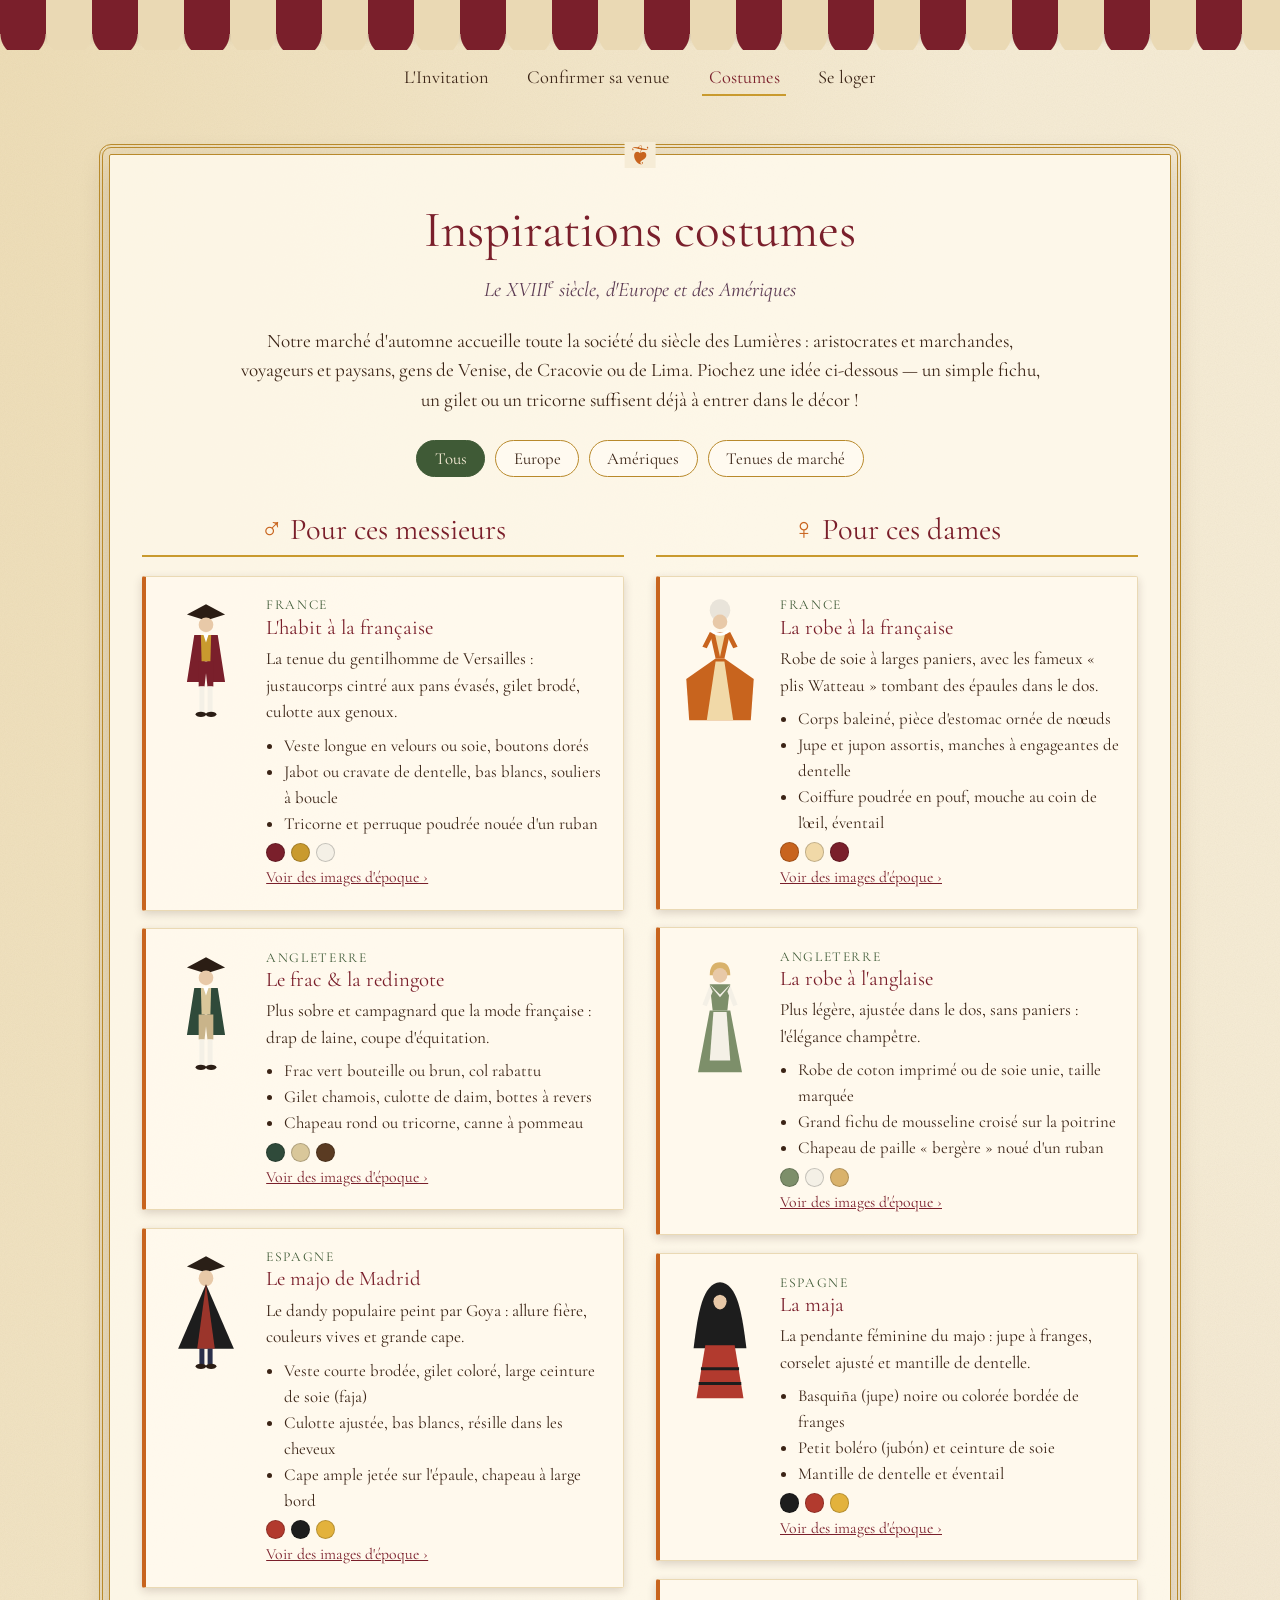
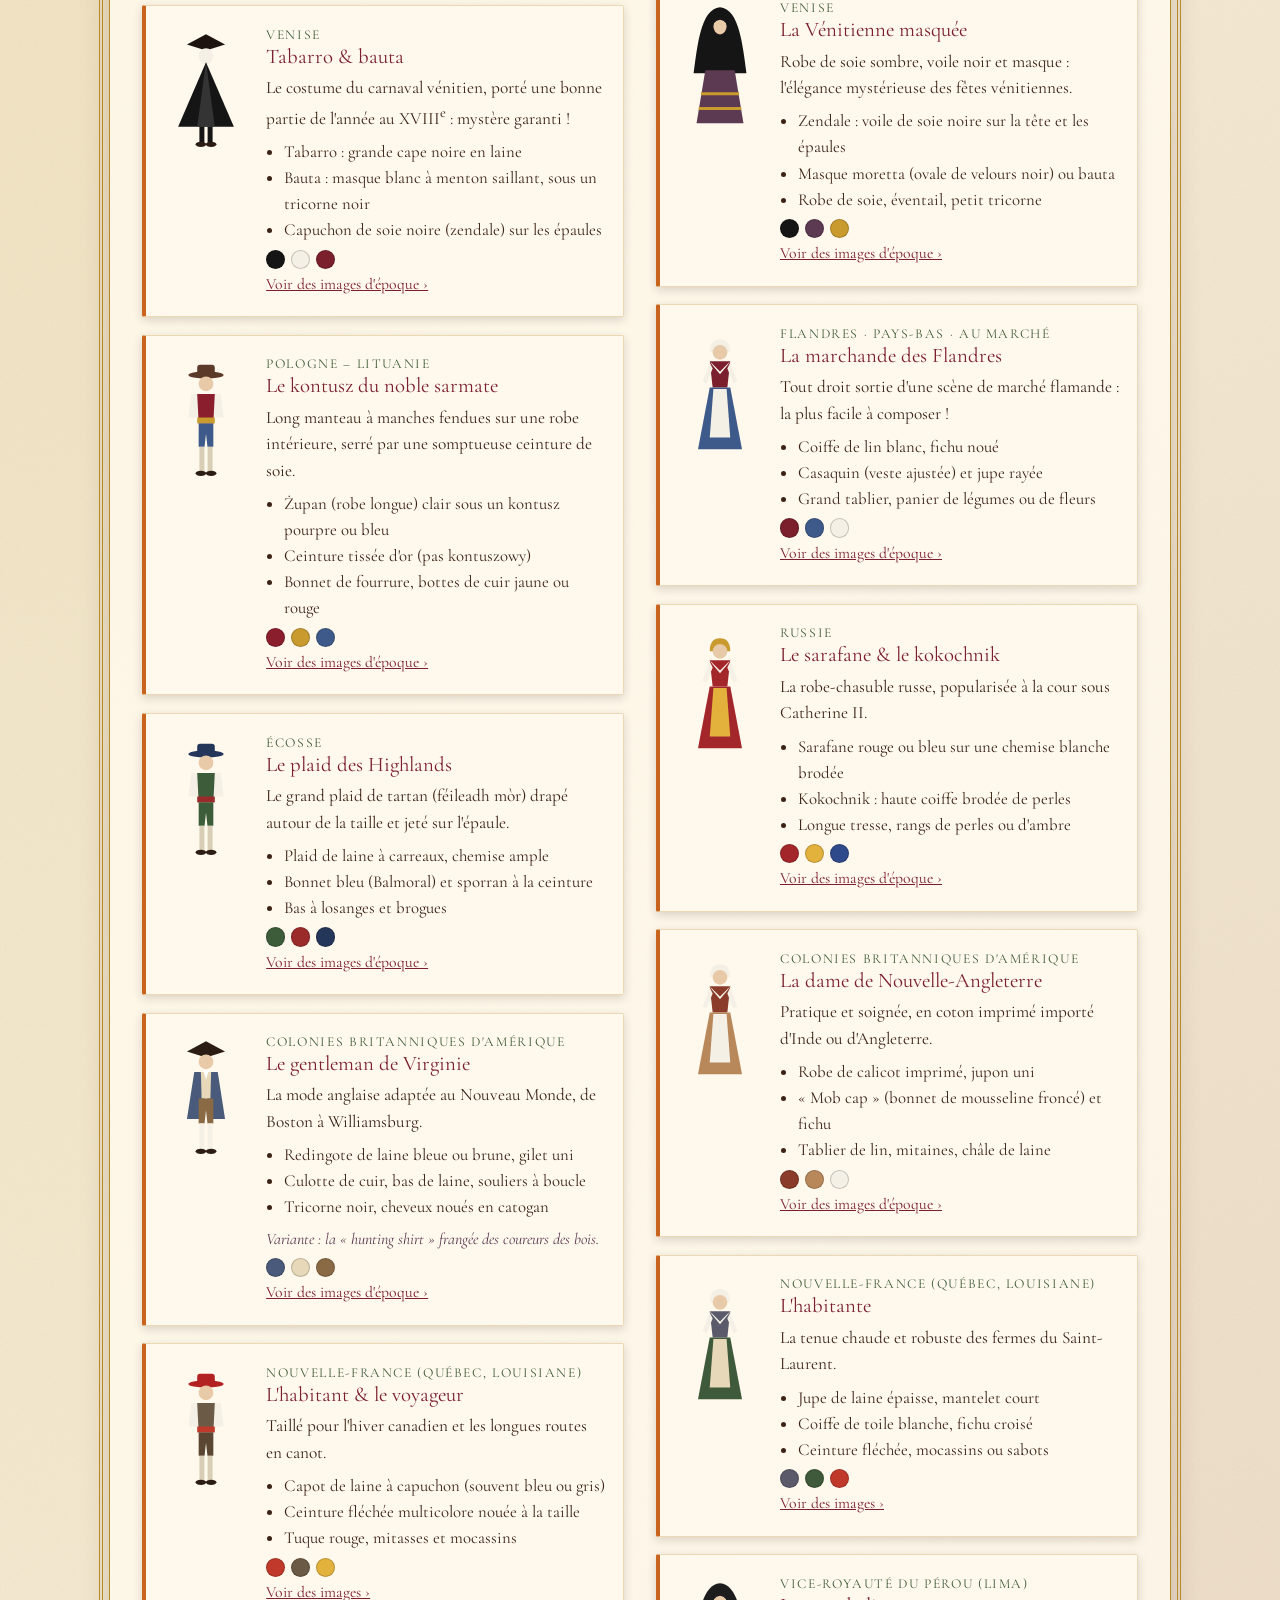
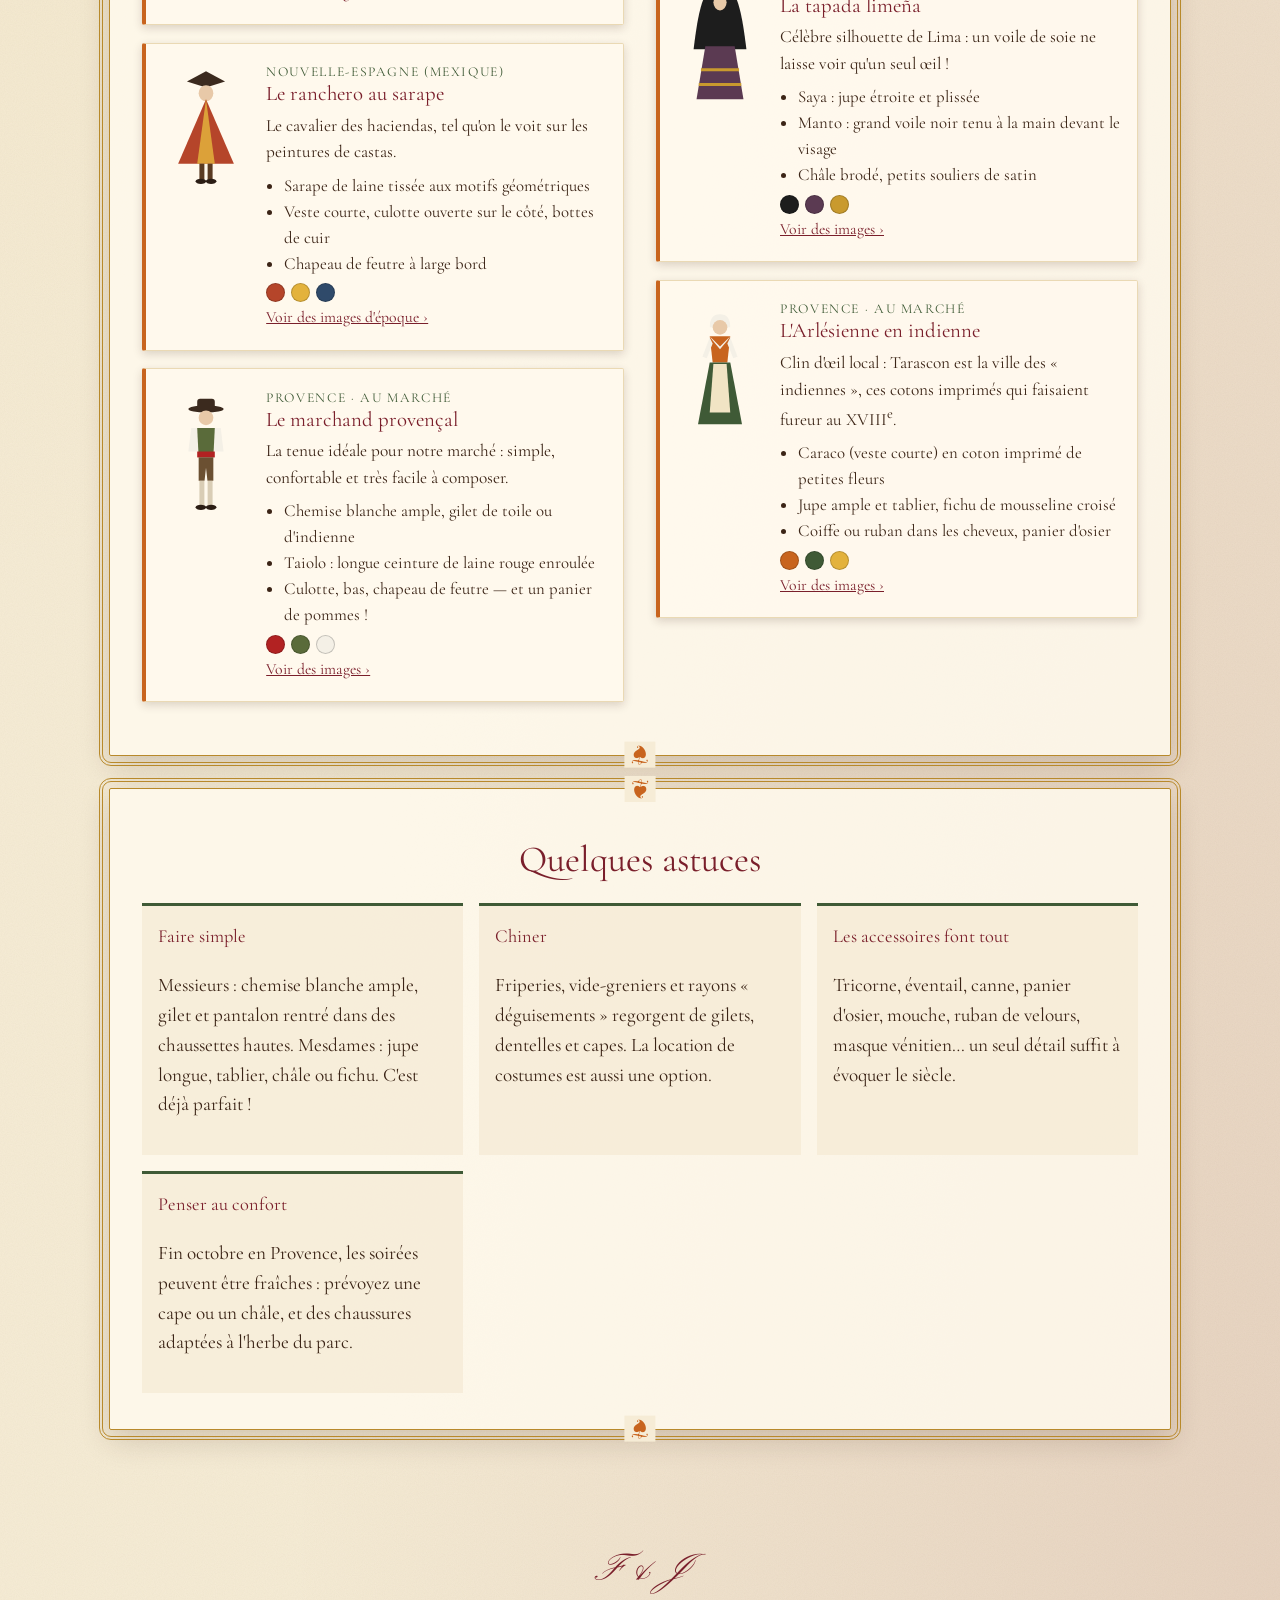
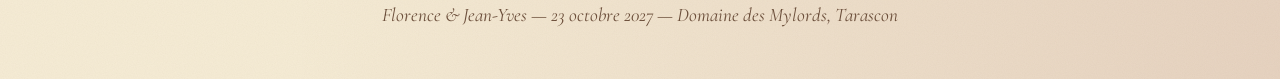
==== costumes.html @ 8636ab2e "Site du mariage de Florence & Jean-Yves Quatre pages statiques sur le thème du marché automnal du XV" ====
<!DOCTYPE html>
<html lang="fr">
<head>
  <meta charset="utf-8">
  <meta name="viewport" content="width=device-width, initial-scale=1">
  <title>Inspirations costumes XVIIIᵉ — Florence &amp; Jean-Yves</title>
  <meta name="description" content="Idées de costumes du XVIIIᵉ siècle d'Europe et des Amériques, pour hommes et pour femmes.">
  <link rel="icon" href="data:image/svg+xml,<svg xmlns='http://www.w3.org/2000/svg' viewBox='0 0 100 100'><text y='.9em' font-size='90'>🍂</text></svg>">
  <link rel="preconnect" href="https://fonts.googleapis.com">
  <link rel="preconnect" href="https://fonts.gstatic.com" crossorigin>
  <link href="https://fonts.googleapis.com/css2?family=Cormorant+Garamond:ital,wght@0,400;0,600;1,400&family=IM+Fell+English+SC&family=Pinyon+Script&display=swap" rel="stylesheet">
  <link rel="stylesheet" href="css/style.css">
</head>
<body>
  <!-- Silhouettes réutilisables : couleurs via --c1 (principale), --c2 (secondaire), --c3 (bas) -->
  <svg width="0" height="0" style="position:absolute" aria-hidden="true">
    <defs>
      <symbol id="h-habit" viewBox="0 0 60 90">
        <path d="M17 14 L30 7 L43 14 L30 18 Z" fill="#2b1d14"/>
        <circle cx="30" cy="21" r="5" fill="#e8c9a8"/>
        <path d="M22 28 L38 28 L43 60 L34 60 L30 42 L26 60 L17 60 Z" fill="var(--c1)"/>
        <path d="M26.5 28 L33.5 28 L33 46 L27 46 Z" fill="var(--c2)"/>
        <path d="M28 27 L32 27 L30 33 Z" fill="#fff"/>
        <path d="M25 46 L35 46 L35 63 L31 63 L30 54 L29 63 L25 63 Z" fill="var(--c3)"/>
        <rect x="25.5" y="63" width="3.4" height="18" fill="#f4f0e6"/>
        <rect x="31.1" y="63" width="3.4" height="18" fill="#f4f0e6"/>
        <ellipse cx="26.5" cy="82" rx="3.6" ry="1.8" fill="#2b1d14"/>
        <ellipse cx="33.5" cy="82" rx="3.6" ry="1.8" fill="#2b1d14"/>
      </symbol>

      <symbol id="h-paysan" viewBox="0 0 60 90">
        <ellipse cx="30" cy="15" rx="12" ry="2.5" fill="var(--c4, #3b2a1e)"/>
        <rect x="24" y="8" width="12" height="7" rx="2" fill="var(--c4, #3b2a1e)"/>
        <circle cx="30" cy="21" r="5" fill="#e8c9a8"/>
        <path d="M20 28 L40 28 L42 44 L18 44 Z" fill="#f4f0e6"/>
        <path d="M24 28 L36 28 L35 48 L25 48 Z" fill="var(--c1)"/>
        <rect x="24" y="44" width="12" height="4" fill="var(--c2)"/>
        <path d="M25 48 L35 48 L35 64 L31 64 L30 55 L29 64 L25 64 Z" fill="var(--c3)"/>
        <rect x="25.5" y="64" width="3.4" height="17" fill="#d9cdb5"/>
        <rect x="31.1" y="64" width="3.4" height="17" fill="#d9cdb5"/>
        <ellipse cx="26.5" cy="82" rx="3.6" ry="1.8" fill="#2b1d14"/>
        <ellipse cx="33.5" cy="82" rx="3.6" ry="1.8" fill="#2b1d14"/>
      </symbol>

      <symbol id="h-cape" viewBox="0 0 60 90">
        <path d="M17 14 L30 7 L43 14 L30 18 Z" fill="var(--c4, #1d1410)"/>
        <ellipse cx="30" cy="22" rx="5" ry="5.5" fill="var(--c5, #e8c9a8)"/>
        <path d="M30 26 L49 70 L11 70 Z" fill="var(--c1)"/>
        <path d="M30 26 L36 70 L24 70 Z" fill="var(--c2)" opacity="0.85"/>
        <rect x="25.5" y="70" width="3.4" height="11" fill="var(--c3)"/>
        <rect x="31.1" y="70" width="3.4" height="11" fill="var(--c3)"/>
        <ellipse cx="26.5" cy="82" rx="3.6" ry="1.8" fill="#2b1d14"/>
        <ellipse cx="33.5" cy="82" rx="3.6" ry="1.8" fill="#2b1d14"/>
      </symbol>

      <symbol id="f-robe" viewBox="0 0 60 90">
        <ellipse cx="30" cy="11" rx="7" ry="7.5" fill="var(--c4, #e9e4da)"/>
        <circle cx="30" cy="19" r="5" fill="#e8c9a8"/>
        <path d="M23 26 L37 26 L33 44 L27 44 Z" fill="var(--c1)"/>
        <path d="M26.5 27 L33.5 27 L30 43 Z" fill="var(--c2)"/>
        <path d="M23 26 L18 36 L21 37 L25 29 Z M37 26 L42 36 L39 37 L35 29 Z" fill="var(--c1)"/>
        <path d="M27 44 L33 44 L53 58 L51 86 L9 86 L7 58 Z" fill="var(--c1)"/>
        <path d="M27 46 L33 46 L39 86 L21 86 Z" fill="var(--c2)"/>
        <path d="M24 25 Q30 30 36 25" stroke="#fff" stroke-width="2" fill="none"/>
      </symbol>

      <symbol id="f-paysanne" viewBox="0 0 60 90">
        <path d="M23 20 Q23 11 30 11 Q37 11 37 20 Z" fill="var(--c4, #f4f0e6)"/>
        <circle cx="30" cy="20" r="5" fill="#e8c9a8"/>
        <path d="M23 26 L37 26 L35 44 L25 44 Z" fill="var(--c1)"/>
        <path d="M23 26 L30 33 L37 26 L35 29 L30 35 L25 29 Z" fill="#f4f0e6"/>
        <path d="M23 27 L18 40 L21 41 L25 31 Z M37 27 L42 40 L39 41 L35 31 Z" fill="#f4f0e6"/>
        <path d="M23 44 L37 44 L45 86 L15 86 Z" fill="var(--c3)"/>
        <path d="M25.5 45 L34.5 45 L37 78 L23 78 Z" fill="var(--c2)"/>
      </symbol>

      <symbol id="f-voile" viewBox="0 0 60 90">
        <path d="M30 7 C18 8 15 28 12 52 L48 52 C45 28 42 8 30 7 Z" fill="var(--c1)"/>
        <ellipse cx="30" cy="20" rx="4.5" ry="5.5" fill="#e8c9a8"/>
        <path d="M25.5 18 Q30 13 34.5 18 L34.5 15 Q30 9 25.5 15 Z" fill="var(--c1)"/>
        <path d="M20 50 L40 50 L46 86 L14 86 Z" fill="var(--c2)"/>
        <path d="M17 66 L43 66" stroke="var(--c3)" stroke-width="2"/>
        <path d="M15.5 76 L44.5 76" stroke="var(--c3)" stroke-width="2"/>
      </symbol>
    </defs>
  </svg>

  <div class="auvent" aria-hidden="true"></div>
  <nav class="nav" aria-label="Navigation principale">
    <a href="index.html">L'Invitation</a>
    <a href="rsvp.html">Confirmer sa venue</a>
    <a href="costumes.html" aria-current="page">Costumes</a>
    <a href="hebergements.html">Se loger</a>
  </nav>

  <main>
    <section class="cadre">
      <div class="intro-costumes">
        <h1>Inspirations costumes</h1>
        <p class="sous-titre">Le XVIII<sup>e</sup> siècle, d'Europe et des Amériques</p>
        <p>
          Notre marché d'automne accueille toute la société du siècle des Lumières&nbsp;: aristocrates et marchandes,
          voyageurs et paysans, gens de Venise, de Cracovie ou de Lima. Piochez une idée ci-dessous —
          un simple fichu, un gilet ou un tricorne suffisent déjà à entrer dans le décor&nbsp;!
        </p>
      </div>

      <div class="onglets" role="group" aria-label="Filtrer les costumes">
        <button type="button" data-filtre="tous" aria-pressed="true">Tous</button>
        <button type="button" data-filtre="europe" aria-pressed="false">Europe</button>
        <button type="button" data-filtre="ameriques" aria-pressed="false">Amériques</button>
        <button type="button" data-filtre="marche" aria-pressed="false">Tenues de marché</button>
      </div>

      <div class="deux-colonnes">
        <!-- ================= HOMMES ================= -->
        <section aria-labelledby="titre-hommes">
          <h2 id="titre-hommes" class="colonne-titre"><span class="symbole">♂</span> Pour ces messieurs</h2>

          <article class="costume" data-zone="europe">
            <svg aria-hidden="true" style="--c1:#7a1f2b;--c2:#c99a2e;--c3:#7a1f2b"><use href="#h-habit"/></svg>
            <div>
              <div class="region">France</div>
              <h3>L'habit à la française</h3>
              <p>La tenue du gentilhomme de Versailles&nbsp;: justaucorps cintré aux pans évasés, gilet brodé, culotte aux genoux.</p>
              <ul>
                <li>Veste longue en velours ou soie, boutons dorés</li>
                <li>Jabot ou cravate de dentelle, bas blancs, souliers à boucle</li>
                <li>Tricorne et perruque poudrée nouée d'un ruban</li>
              </ul>
              <div class="palette"><span style="background:#7a1f2b"></span><span style="background:#c99a2e"></span><span style="background:#f4f0e6"></span></div>
              <a class="voir" href="https://commons.wikimedia.org/w/index.php?search=habit+%C3%A0+la+fran%C3%A7aise+18th+century" target="_blank" rel="noopener">Voir des images d'époque ›</a>
            </div>
          </article>

          <article class="costume" data-zone="europe">
            <svg aria-hidden="true" style="--c1:#2f4a3a;--c2:#d9c79a;--c3:#c9b48a"><use href="#h-habit"/></svg>
            <div>
              <div class="region">Angleterre</div>
              <h3>Le frac &amp; la redingote</h3>
              <p>Plus sobre et campagnard que la mode française&nbsp;: drap de laine, coupe d'équitation.</p>
              <ul>
                <li>Frac vert bouteille ou brun, col rabattu</li>
                <li>Gilet chamois, culotte de daim, bottes à revers</li>
                <li>Chapeau rond ou tricorne, canne à pommeau</li>
              </ul>
              <div class="palette"><span style="background:#2f4a3a"></span><span style="background:#d9c79a"></span><span style="background:#5a3b22"></span></div>
              <a class="voir" href="https://commons.wikimedia.org/w/index.php?search=18th+century+English+gentleman+portrait+frock+coat" target="_blank" rel="noopener">Voir des images d'époque ›</a>
            </div>
          </article>

          <article class="costume" data-zone="europe">
            <svg aria-hidden="true" style="--c1:#1d1d1d;--c2:#b23a2e;--c3:#2a2f4a;--c4:#2a1f17"><use href="#h-cape"/></svg>
            <div>
              <div class="region">Espagne</div>
              <h3>Le majo de Madrid</h3>
              <p>Le dandy populaire peint par Goya&nbsp;: allure fière, couleurs vives et grande cape.</p>
              <ul>
                <li>Veste courte brodée, gilet coloré, large ceinture de soie (faja)</li>
                <li>Culotte ajustée, bas blancs, résille dans les cheveux</li>
                <li>Cape ample jetée sur l'épaule, chapeau à large bord</li>
              </ul>
              <div class="palette"><span style="background:#b23a2e"></span><span style="background:#1d1d1d"></span><span style="background:#e3b23c"></span></div>
              <a class="voir" href="https://commons.wikimedia.org/w/index.php?search=Goya+majo+tapestry+cartoon" target="_blank" rel="noopener">Voir des images d'époque ›</a>
            </div>
          </article>

          <article class="costume" data-zone="europe">
            <svg aria-hidden="true" style="--c1:#151515;--c2:#3a3a3a;--c3:#151515;--c5:#f4f0e6"><use href="#h-cape"/></svg>
            <div>
              <div class="region">Venise</div>
              <h3>Tabarro &amp; bauta</h3>
              <p>Le costume du carnaval vénitien, porté une bonne partie de l'année au XVIII<sup>e</sup>&nbsp;: mystère garanti&nbsp;!</p>
              <ul>
                <li>Tabarro&nbsp;: grande cape noire en laine</li>
                <li>Bauta&nbsp;: masque blanc à menton saillant, sous un tricorne noir</li>
                <li>Capuchon de soie noire (zendale) sur les épaules</li>
              </ul>
              <div class="palette"><span style="background:#151515"></span><span style="background:#f4f0e6"></span><span style="background:#7a1f2b"></span></div>
              <a class="voir" href="https://commons.wikimedia.org/w/index.php?search=Pietro+Longhi+bauta+tabarro" target="_blank" rel="noopener">Voir des images d'époque ›</a>
            </div>
          </article>

          <article class="costume" data-zone="europe">
            <svg aria-hidden="true" style="--c1:#8b1e2d;--c2:#c99a2e;--c3:#3e5a8a;--c4:#5b3a2a"><use href="#h-paysan"/></svg>
            <div>
              <div class="region">Pologne – Lituanie</div>
              <h3>Le kontusz du noble sarmate</h3>
              <p>Long manteau à manches fendues sur une robe intérieure, serré par une somptueuse ceinture de soie.</p>
              <ul>
                <li>Żupan (robe longue) clair sous un kontusz pourpre ou bleu</li>
                <li>Ceinture tissée d'or (pas kontuszowy)</li>
                <li>Bonnet de fourrure, bottes de cuir jaune ou rouge</li>
              </ul>
              <div class="palette"><span style="background:#8b1e2d"></span><span style="background:#c99a2e"></span><span style="background:#3e5a8a"></span></div>
              <a class="voir" href="https://commons.wikimedia.org/w/index.php?search=kontusz+portrait+18th+century" target="_blank" rel="noopener">Voir des images d'époque ›</a>
            </div>
          </article>

          <article class="costume" data-zone="europe">
            <svg aria-hidden="true" style="--c1:#3d5c3a;--c2:#9b2b2b;--c3:#3d5c3a;--c4:#24365a"><use href="#h-paysan"/></svg>
            <div>
              <div class="region">Écosse</div>
              <h3>Le plaid des Highlands</h3>
              <p>Le grand plaid de tartan (féileadh mòr) drapé autour de la taille et jeté sur l'épaule.</p>
              <ul>
                <li>Plaid de laine à carreaux, chemise ample</li>
                <li>Bonnet bleu (Balmoral) et sporran à la ceinture</li>
                <li>Bas à losanges et brogues</li>
              </ul>
              <div class="palette"><span style="background:#3d5c3a"></span><span style="background:#9b2b2b"></span><span style="background:#24365a"></span></div>
              <a class="voir" href="https://commons.wikimedia.org/w/index.php?search=18th+century+highland+dress+portrait" target="_blank" rel="noopener">Voir des images d'époque ›</a>
            </div>
          </article>

          <article class="costume" data-zone="ameriques">
            <svg aria-hidden="true" style="--c1:#4a5a7a;--c2:#e6d8b8;--c3:#8a6a45"><use href="#h-habit"/></svg>
            <div>
              <div class="region">Colonies britanniques d'Amérique</div>
              <h3>Le gentleman de Virginie</h3>
              <p>La mode anglaise adaptée au Nouveau Monde, de Boston à Williamsburg.</p>
              <ul>
                <li>Redingote de laine bleue ou brune, gilet uni</li>
                <li>Culotte de cuir, bas de laine, souliers à boucle</li>
                <li>Tricorne noir, cheveux noués en catogan</li>
              </ul>
              <p class="astuce">Variante&nbsp;: la « hunting shirt » frangée des coureurs des bois.</p>
              <div class="palette"><span style="background:#4a5a7a"></span><span style="background:#e6d8b8"></span><span style="background:#8a6a45"></span></div>
              <a class="voir" href="https://commons.wikimedia.org/w/index.php?search=colonial+american+portrait+1770s+man" target="_blank" rel="noopener">Voir des images d'époque ›</a>
            </div>
          </article>

          <article class="costume" data-zone="ameriques">
            <svg aria-hidden="true" style="--c1:#6b5a45;--c2:#c0392b;--c3:#5a4632;--c4:#b22222"><use href="#h-paysan"/></svg>
            <div>
              <div class="region">Nouvelle-France (Québec, Louisiane)</div>
              <h3>L'habitant &amp; le voyageur</h3>
              <p>Taillé pour l'hiver canadien et les longues routes en canot.</p>
              <ul>
                <li>Capot de laine à capuchon (souvent bleu ou gris)</li>
                <li>Ceinture fléchée multicolore nouée à la taille</li>
                <li>Tuque rouge, mitasses et mocassins</li>
              </ul>
              <div class="palette"><span style="background:#c0392b"></span><span style="background:#6b5a45"></span><span style="background:#e3b23c"></span></div>
              <a class="voir" href="https://commons.wikimedia.org/w/index.php?search=ceinture+fl%C3%A9ch%C3%A9e+capot+habitant" target="_blank" rel="noopener">Voir des images ›</a>
            </div>
          </article>

          <article class="costume" data-zone="ameriques">
            <svg aria-hidden="true" style="--c1:#b5452a;--c2:#e3b23c;--c3:#5a3b22;--c4:#3b2a1e"><use href="#h-cape"/></svg>
            <div>
              <div class="region">Nouvelle-Espagne (Mexique)</div>
              <h3>Le ranchero au sarape</h3>
              <p>Le cavalier des haciendas, tel qu'on le voit sur les peintures de castas.</p>
              <ul>
                <li>Sarape de laine tissée aux motifs géométriques</li>
                <li>Veste courte, culotte ouverte sur le côté, bottes de cuir</li>
                <li>Chapeau de feutre à large bord</li>
              </ul>
              <div class="palette"><span style="background:#b5452a"></span><span style="background:#e3b23c"></span><span style="background:#2f4a6a"></span></div>
              <a class="voir" href="https://commons.wikimedia.org/w/index.php?search=casta+painting+18th+century" target="_blank" rel="noopener">Voir des images d'époque ›</a>
            </div>
          </article>

          <article class="costume" data-zone="europe marche">
            <svg aria-hidden="true" style="--c1:#5a6b3a;--c2:#b22222;--c3:#6b5032"><use href="#h-paysan"/></svg>
            <div>
              <div class="region">Provence · Au marché</div>
              <h3>Le marchand provençal</h3>
              <p>La tenue idéale pour notre marché&nbsp;: simple, confortable et très facile à composer.</p>
              <ul>
                <li>Chemise blanche ample, gilet de toile ou d'indienne</li>
                <li>Taiolo&nbsp;: longue ceinture de laine rouge enroulée</li>
                <li>Culotte, bas, chapeau de feutre — et un panier de pommes&nbsp;!</li>
              </ul>
              <div class="palette"><span style="background:#b22222"></span><span style="background:#5a6b3a"></span><span style="background:#f4f0e6"></span></div>
              <a class="voir" href="https://commons.wikimedia.org/w/index.php?search=costume+proven%C3%A7al+homme+taiolo" target="_blank" rel="noopener">Voir des images ›</a>
            </div>
          </article>
        </section>

        <!-- ================= DAMES ================= -->
        <section aria-labelledby="titre-dames">
          <h2 id="titre-dames" class="colonne-titre"><span class="symbole">♀</span> Pour ces dames</h2>

          <article class="costume" data-zone="europe">
            <svg aria-hidden="true" style="--c1:#c8641e;--c2:#f1d9a8"><use href="#f-robe"/></svg>
            <div>
              <div class="region">France</div>
              <h3>La robe à la française</h3>
              <p>Robe de soie à larges paniers, avec les fameux « plis Watteau » tombant des épaules dans le dos.</p>
              <ul>
                <li>Corps baleiné, pièce d'estomac ornée de nœuds</li>
                <li>Jupe et jupon assortis, manches à engageantes de dentelle</li>
                <li>Coiffure poudrée en pouf, mouche au coin de l'œil, éventail</li>
              </ul>
              <div class="palette"><span style="background:#c8641e"></span><span style="background:#f1d9a8"></span><span style="background:#7a1f2b"></span></div>
              <a class="voir" href="https://commons.wikimedia.org/w/index.php?search=robe+%C3%A0+la+fran%C3%A7aise" target="_blank" rel="noopener">Voir des images d'époque ›</a>
            </div>
          </article>

          <article class="costume" data-zone="europe">
            <svg aria-hidden="true" style="--c1:#7d8f6a;--c2:#f4f0e6;--c3:#7d8f6a;--c4:#d9b26b"><use href="#f-paysanne"/></svg>
            <div>
              <div class="region">Angleterre</div>
              <h3>La robe à l'anglaise</h3>
              <p>Plus légère, ajustée dans le dos, sans paniers&nbsp;: l'élégance champêtre.</p>
              <ul>
                <li>Robe de coton imprimé ou de soie unie, taille marquée</li>
                <li>Grand fichu de mousseline croisé sur la poitrine</li>
                <li>Chapeau de paille « bergère » noué d'un ruban</li>
              </ul>
              <div class="palette"><span style="background:#7d8f6a"></span><span style="background:#f4f0e6"></span><span style="background:#d9b26b"></span></div>
              <a class="voir" href="https://commons.wikimedia.org/w/index.php?search=robe+%C3%A0+l%27anglaise+1780s" target="_blank" rel="noopener">Voir des images d'époque ›</a>
            </div>
          </article>

          <article class="costume" data-zone="europe">
            <svg aria-hidden="true" style="--c1:#1d1d1d;--c2:#b23a2e;--c3:#1d1d1d"><use href="#f-voile"/></svg>
            <div>
              <div class="region">Espagne</div>
              <h3>La maja</h3>
              <p>La pendante féminine du majo&nbsp;: jupe à franges, corselet ajusté et mantille de dentelle.</p>
              <ul>
                <li>Basquiña (jupe) noire ou colorée bordée de franges</li>
                <li>Petit boléro (jubón) et ceinture de soie</li>
                <li>Mantille de dentelle et éventail</li>
              </ul>
              <div class="palette"><span style="background:#1d1d1d"></span><span style="background:#b23a2e"></span><span style="background:#e3b23c"></span></div>
              <a class="voir" href="https://commons.wikimedia.org/w/index.php?search=Goya+maja+mantilla" target="_blank" rel="noopener">Voir des images d'époque ›</a>
            </div>
          </article>

          <article class="costume" data-zone="europe">
            <svg aria-hidden="true" style="--c1:#151515;--c2:#5b3a52;--c3:#c99a2e"><use href="#f-voile"/></svg>
            <div>
              <div class="region">Venise</div>
              <h3>La Vénitienne masquée</h3>
              <p>Robe de soie sombre, voile noir et masque&nbsp;: l'élégance mystérieuse des fêtes vénitiennes.</p>
              <ul>
                <li>Zendale&nbsp;: voile de soie noire sur la tête et les épaules</li>
                <li>Masque moretta (ovale de velours noir) ou bauta</li>
                <li>Robe de soie, éventail, petit tricorne</li>
              </ul>
              <div class="palette"><span style="background:#151515"></span><span style="background:#5b3a52"></span><span style="background:#c99a2e"></span></div>
              <a class="voir" href="https://commons.wikimedia.org/w/index.php?search=Pietro+Longhi+mask+woman" target="_blank" rel="noopener">Voir des images d'époque ›</a>
            </div>
          </article>

          <article class="costume" data-zone="europe marche">
            <svg aria-hidden="true" style="--c1:#7a1f2b;--c2:#f4f0e6;--c3:#3e5a8a"><use href="#f-paysanne"/></svg>
            <div>
              <div class="region">Flandres · Pays-Bas · Au marché</div>
              <h3>La marchande des Flandres</h3>
              <p>Tout droit sortie d'une scène de marché flamande&nbsp;: la plus facile à composer&nbsp;!</p>
              <ul>
                <li>Coiffe de lin blanc, fichu noué</li>
                <li>Casaquin (veste ajustée) et jupe rayée</li>
                <li>Grand tablier, panier de légumes ou de fleurs</li>
              </ul>
              <div class="palette"><span style="background:#7a1f2b"></span><span style="background:#3e5a8a"></span><span style="background:#f4f0e6"></span></div>
              <a class="voir" href="https://commons.wikimedia.org/w/index.php?search=18th+century+market+woman+painting" target="_blank" rel="noopener">Voir des images d'époque ›</a>
            </div>
          </article>

          <article class="costume" data-zone="europe">
            <svg aria-hidden="true" style="--c1:#a3262a;--c2:#e3b23c;--c3:#a3262a;--c4:#c99a2e"><use href="#f-paysanne"/></svg>
            <div>
              <div class="region">Russie</div>
              <h3>Le sarafane &amp; le kokochnik</h3>
              <p>La robe-chasuble russe, popularisée à la cour sous Catherine II.</p>
              <ul>
                <li>Sarafane rouge ou bleu sur une chemise blanche brodée</li>
                <li>Kokochnik&nbsp;: haute coiffe brodée de perles</li>
                <li>Longue tresse, rangs de perles ou d'ambre</li>
              </ul>
              <div class="palette"><span style="background:#a3262a"></span><span style="background:#e3b23c"></span><span style="background:#2f4a8a"></span></div>
              <a class="voir" href="https://commons.wikimedia.org/w/index.php?search=sarafan+kokoshnik+18th+century+portrait" target="_blank" rel="noopener">Voir des images d'époque ›</a>
            </div>
          </article>

          <article class="costume" data-zone="ameriques">
            <svg aria-hidden="true" style="--c1:#8a3b2a;--c2:#f4f0e6;--c3:#b8875a"><use href="#f-paysanne"/></svg>
            <div>
              <div class="region">Colonies britanniques d'Amérique</div>
              <h3>La dame de Nouvelle-Angleterre</h3>
              <p>Pratique et soignée, en coton imprimé importé d'Inde ou d'Angleterre.</p>
              <ul>
                <li>Robe de calicot imprimé, jupon uni</li>
                <li>« Mob cap » (bonnet de mousseline froncé) et fichu</li>
                <li>Tablier de lin, mitaines, châle de laine</li>
              </ul>
              <div class="palette"><span style="background:#8a3b2a"></span><span style="background:#b8875a"></span><span style="background:#f4f0e6"></span></div>
              <a class="voir" href="https://commons.wikimedia.org/w/index.php?search=colonial+american+woman+portrait+1770s" target="_blank" rel="noopener">Voir des images d'époque ›</a>
            </div>
          </article>

          <article class="costume" data-zone="ameriques">
            <svg aria-hidden="true" style="--c1:#5a5a6a;--c2:#e6d8b8;--c3:#3e5a3a"><use href="#f-paysanne"/></svg>
            <div>
              <div class="region">Nouvelle-France (Québec, Louisiane)</div>
              <h3>L'habitante</h3>
              <p>La tenue chaude et robuste des fermes du Saint-Laurent.</p>
              <ul>
                <li>Jupe de laine épaisse, mantelet court</li>
                <li>Coiffe de toile blanche, fichu croisé</li>
                <li>Ceinture fléchée, mocassins ou sabots</li>
              </ul>
              <div class="palette"><span style="background:#5a5a6a"></span><span style="background:#3e5a3a"></span><span style="background:#c0392b"></span></div>
              <a class="voir" href="https://commons.wikimedia.org/w/index.php?search=Nouvelle-France+costume+habitante" target="_blank" rel="noopener">Voir des images ›</a>
            </div>
          </article>

          <article class="costume" data-zone="ameriques">
            <svg aria-hidden="true" style="--c1:#1d1d1d;--c2:#5b3a52;--c3:#c99a2e"><use href="#f-voile"/></svg>
            <div>
              <div class="region">Vice-royauté du Pérou (Lima)</div>
              <h3>La tapada limeña</h3>
              <p>Célèbre silhouette de Lima&nbsp;: un voile de soie ne laisse voir qu'un seul œil&nbsp;!</p>
              <ul>
                <li>Saya&nbsp;: jupe étroite et plissée</li>
                <li>Manto&nbsp;: grand voile noir tenu à la main devant le visage</li>
                <li>Châle brodé, petits souliers de satin</li>
              </ul>
              <div class="palette"><span style="background:#1d1d1d"></span><span style="background:#5b3a52"></span><span style="background:#c99a2e"></span></div>
              <a class="voir" href="https://commons.wikimedia.org/w/index.php?search=tapada+lime%C3%B1a" target="_blank" rel="noopener">Voir des images ›</a>
            </div>
          </article>

          <article class="costume" data-zone="europe marche">
            <svg aria-hidden="true" style="--c1:#c8641e;--c2:#f1e4c4;--c3:#3f5a36"><use href="#f-paysanne"/></svg>
            <div>
              <div class="region">Provence · Au marché</div>
              <h3>L'Arlésienne en indienne</h3>
              <p>Clin d'œil local&nbsp;: Tarascon est la ville des « indiennes », ces cotons imprimés qui faisaient fureur au XVIII<sup>e</sup>.</p>
              <ul>
                <li>Caraco (veste courte) en coton imprimé de petites fleurs</li>
                <li>Jupe ample et tablier, fichu de mousseline croisé</li>
                <li>Coiffe ou ruban dans les cheveux, panier d'osier</li>
              </ul>
              <div class="palette"><span style="background:#c8641e"></span><span style="background:#3f5a36"></span><span style="background:#e3b23c"></span></div>
              <a class="voir" href="https://commons.wikimedia.org/w/index.php?search=indienne+proven%C3%A7ale+caraco" target="_blank" rel="noopener">Voir des images ›</a>
            </div>
          </article>
        </section>
      </div>
    </section>

    <section class="cadre">
      <h2 class="centre">Quelques astuces</h2>
      <div class="conseils">
        <div>
          <strong>Faire simple</strong>
          <p>Messieurs&nbsp;: chemise blanche ample, gilet et pantalon rentré dans des chaussettes hautes. Mesdames&nbsp;: jupe longue, tablier, châle ou fichu. C'est déjà parfait&nbsp;!</p>
        </div>
        <div>
          <strong>Chiner</strong>
          <p>Friperies, vide-greniers et rayons « déguisements » regorgent de gilets, dentelles et capes. La location de costumes est aussi une option.</p>
        </div>
        <div>
          <strong>Les accessoires font tout</strong>
          <p>Tricorne, éventail, canne, panier d'osier, mouche, ruban de velours, masque vénitien… un seul détail suffit à évoquer le siècle.</p>
        </div>
        <div>
          <strong>Penser au confort</strong>
          <p>Fin octobre en Provence, les soirées peuvent être fraîches&nbsp;: prévoyez une cape ou un châle, et des chaussures adaptées à l'herbe du parc.</p>
        </div>
      </div>
    </section>
  </main>

  <footer>
    <span class="initiales">F &amp; J</span>
    Florence &amp; Jean-Yves — 23 octobre 2027 — Domaine des Mylords, Tarascon
  </footer>

  <script src="js/config.js"></script>
  <script src="js/main.js"></script>
</body>
</html>
---- css/style.css ----
/* =========================================================
   Mariage Florence & Jean-Yves — « Marché automnal du XVIIIᵉ siècle »
   ========================================================= */

:root {
  --parchemin: #f6ecd6;
  --parchemin-fonce: #ead9b4;
  --encre: #3b2416;
  --bordeaux: #7a1f2b;
  --bordeaux-fonce: #5a1520;
  --citrouille: #c8641e;
  --ocre: #c99a2e;
  --or: #b8892b;
  --foret: #3f5a36;
  --prune: #5b3a52;
  --ombre: rgba(59, 36, 22, 0.18);
  --titre: "IM Fell English SC", "Cormorant Garamond", Georgia, serif;
  --texte: "Cormorant Garamond", Georgia, "Times New Roman", serif;
  --script: "Pinyon Script", "Cormorant Garamond", cursive;
}

* { box-sizing: border-box; }

html { scroll-behavior: smooth; }

body {
  margin: 0;
  font-family: var(--texte);
  font-size: 1.2rem;
  line-height: 1.55;
  color: var(--encre);
  background-color: var(--parchemin);
  background-image:
    radial-gradient(ellipse at top left, rgba(201, 154, 46, 0.18), transparent 55%),
    radial-gradient(ellipse at bottom right, rgba(122, 31, 43, 0.12), transparent 55%),
    url("data:image/svg+xml;utf8,<svg xmlns='http://www.w3.org/2000/svg' width='160' height='160'><filter id='n'><feTurbulence type='fractalNoise' baseFrequency='0.9' numOctaves='2' stitchTiles='stitch'/><feColorMatrix values='0 0 0 0 0.35 0 0 0 0 0.25 0 0 0 0 0.12 0 0 0 0.07 0'/></filter><rect width='100%' height='100%' filter='url(%23n)'/></svg>");
  min-height: 100vh;
  overflow-x: hidden;
}

a { color: var(--bordeaux); }
a:hover { color: var(--citrouille); }

img { max-width: 100%; }

/* ---------- Auvent de marché ---------- */
.auvent {
  height: 34px;
  background: repeating-linear-gradient(90deg,
      var(--bordeaux) 0 46px, var(--parchemin-fonce) 46px 92px);
  position: relative;
  box-shadow: 0 4px 8px var(--ombre);
}
.auvent::after {
  content: "";
  position: absolute;
  left: 0; right: 0; bottom: -16px;
  height: 16px;
  background:
    radial-gradient(circle at 23px 0, var(--bordeaux) 22px, transparent 23px) 0 0 / 92px 16px repeat-x,
    radial-gradient(circle at 69px 0, var(--parchemin-fonce) 22px, transparent 23px) 0 0 / 92px 16px repeat-x;
}

/* ---------- Navigation ---------- */
.nav {
  display: flex;
  flex-wrap: wrap;
  justify-content: center;
  gap: 0.4rem 1.6rem;
  padding: 1.6rem 1rem 0.6rem;
  font-family: var(--titre);
  font-size: 1.15rem;
}
.nav a {
  text-decoration: none;
  color: var(--encre);
  padding: 0.2rem 0.4rem;
  border-bottom: 2px solid transparent;
  transition: border-color 0.2s, color 0.2s;
}
.nav a:hover,
.nav a[aria-current="page"] {
  color: var(--bordeaux);
  border-bottom-color: var(--ocre);
}

/* ---------- Mise en page ---------- */
main {
  max-width: 1100px;
  margin: 0 auto;
  padding: 1rem 1.2rem 3rem;
  position: relative;
  z-index: 1;
}

.cadre {
  background: rgba(255, 250, 238, 0.82);
  border: 1px solid var(--or);
  outline: 4px double var(--or);
  outline-offset: 6px;
  border-radius: 2px;
  padding: 2.2rem 2rem;
  margin: 2rem auto;
  box-shadow: 0 10px 30px var(--ombre);
  position: relative;
}
.cadre::before,
.cadre::after {
  content: "❦";
  position: absolute;
  font-size: 1.6rem;
  color: var(--citrouille);
  background: var(--parchemin);
  padding: 0 0.4rem;
  line-height: 1;
}
.cadre::before { top: -0.8rem; left: 50%; transform: translateX(-50%); }
.cadre::after { bottom: -0.8rem; left: 50%; transform: translateX(-50%) rotate(180deg); }

h1, h2, h3 {
  font-family: var(--titre);
  font-weight: normal;
  color: var(--bordeaux);
  line-height: 1.15;
}
h1 { font-size: clamp(2rem, 5vw, 3.2rem); margin: 0.2em 0; }
h2 { font-size: clamp(1.6rem, 3.5vw, 2.3rem); margin: 0.4em 0 0.6em; }
h3 { font-size: 1.4rem; margin: 0.6em 0 0.3em; }

.centre { text-align: center; }

.sous-titre {
  font-style: italic;
  font-size: 1.3rem;
  color: var(--prune);
  margin-top: 0;
}

.fleuron {
  display: block;
  text-align: center;
  color: var(--ocre);
  font-size: 1.6rem;
  letter-spacing: 0.6rem;
  margin: 1rem 0;
}

/* ---------- Accueil ---------- */
.hero {
  text-align: center;
  padding: 2rem 1rem 1rem;
}
.hero .annonce {
  font-family: var(--titre);
  letter-spacing: 0.25em;
  text-transform: uppercase;
  font-size: 0.95rem;
  color: var(--foret);
}
.hero .noms {
  font-family: var(--script);
  font-size: clamp(3.2rem, 11vw, 6.5rem);
  color: var(--bordeaux);
  line-height: 1.1;
  margin: 0.3rem 0;
  text-shadow: 1px 2px 0 rgba(201, 154, 46, 0.35);
}
.hero .noms .et {
  display: inline-block;
  font-size: 0.6em;
  color: var(--citrouille);
  margin: 0 0.2em;
}
.hero .theme {
  font-style: italic;
  font-size: 1.35rem;
  color: var(--prune);
}

.blason {
  width: 150px;
  margin: 0 auto 0.5rem;
  display: block;
}

.infos-grille {
  display: grid;
  grid-template-columns: repeat(auto-fit, minmax(220px, 1fr));
  gap: 1.4rem;
  margin: 1.5rem 0;
}
.info-carte {
  text-align: center;
  padding: 1.4rem 1rem;
  border: 1px solid var(--parchemin-fonce);
  background: rgba(246, 236, 214, 0.65);
  border-radius: 3px;
}
.info-carte .icone {
  font-size: 2rem;
  display: block;
  margin-bottom: 0.3rem;
}
.info-carte .etiquette {
  font-family: var(--titre);
  font-size: 0.9rem;
  letter-spacing: 0.15em;
  text-transform: uppercase;
  color: var(--foret);
}
.info-carte .valeur {
  font-size: 1.45rem;
  font-weight: 600;
  margin-top: 0.2rem;
}
.info-carte .detail { font-size: 1.05rem; color: #6b4e3a; }

.compte-a-rebours {
  display: flex;
  justify-content: center;
  flex-wrap: wrap;
  gap: 1rem;
  margin: 1.4rem 0 0.4rem;
}
.compte-a-rebours div {
  min-width: 88px;
  padding: 0.6rem 0.4rem;
  background: var(--bordeaux);
  color: var(--parchemin);
  border-radius: 3px;
  text-align: center;
  box-shadow: inset 0 0 0 2px var(--ocre);
}
.compte-a-rebours strong {
  display: block;
  font-family: var(--titre);
  font-size: 2rem;
  line-height: 1.1;
}
.compte-a-rebours span { font-size: 0.9rem; letter-spacing: 0.08em; }

.carte-lieu {
  width: 100%;
  height: 340px;
  border: 1px solid var(--or);
  border-radius: 3px;
  margin-top: 1rem;
  filter: sepia(0.25) saturate(0.9);
}

.gps {
  font-family: "Courier New", monospace;
  background: var(--parchemin-fonce);
  padding: 0.15rem 0.5rem;
  border-radius: 3px;
  font-size: 1.05rem;
}

/* ---------- Boutons ---------- */
.boutons {
  display: flex;
  flex-wrap: wrap;
  gap: 0.8rem;
  justify-content: center;
  margin-top: 1.2rem;
}
.bouton {
  display: inline-block;
  font-family: var(--titre);
  font-size: 1.1rem;
  padding: 0.65rem 1.4rem;
  background: var(--bordeaux);
  color: var(--parchemin);
  border: 2px solid var(--bordeaux-fonce);
  border-radius: 2px;
  text-decoration: none;
  cursor: pointer;
  box-shadow: 0 3px 0 var(--bordeaux-fonce), 0 6px 12px var(--ombre);
  transition: transform 0.15s, background 0.15s;
}
.bouton:hover { background: var(--citrouille); color: #fff; transform: translateY(-1px); }
.bouton:active { transform: translateY(2px); box-shadow: 0 1px 0 var(--bordeaux-fonce); }
.bouton.secondaire {
  background: transparent;
  color: var(--bordeaux);
  border-color: var(--bordeaux);
  box-shadow: none;
}
.bouton.secondaire:hover { background: var(--bordeaux); color: var(--parchemin); }

/* ---------- Formulaire RSVP ---------- */
.formulaire { max-width: 640px; margin: 0 auto; }
.champ { margin-bottom: 1.3rem; }
.champ label,
.champ-titre {
  display: block;
  font-family: var(--titre);
  font-size: 1.15rem;
  margin-bottom: 0.3rem;
  color: var(--bordeaux);
}
.champ .aide { font-size: 0.98rem; color: #6b4e3a; font-style: italic; }
.champ input[type="text"],
.champ input[type="email"],
.champ input[type="tel"],
.champ input[type="number"],
.champ textarea,
.champ select {
  width: 100%;
  font-family: var(--texte);
  font-size: 1.2rem;
  padding: 0.6rem 0.8rem;
  border: 1px solid var(--or);
  border-radius: 2px;
  background: #fffaf0;
  color: var(--encre);
}
.champ input:focus,
.champ textarea:focus,
.champ select:focus {
  outline: 2px solid var(--citrouille);
  outline-offset: 1px;
}
.duo { display: grid; grid-template-columns: 1fr 1fr; gap: 1rem; }

.choix-presence { display: flex; gap: 1rem; flex-wrap: wrap; }
.choix-presence label {
  flex: 1 1 200px;
  display: flex;
  align-items: center;
  gap: 0.6rem;
  font-family: var(--texte);
  font-size: 1.15rem;
  color: var(--encre);
  padding: 0.8rem 1rem;
  border: 1px solid var(--or);
  background: #fffaf0;
  cursor: pointer;
  border-radius: 2px;
}
.choix-presence input { accent-color: var(--bordeaux); width: 1.2rem; height: 1.2rem; }
.choix-presence label:has(input:checked) {
  background: var(--parchemin-fonce);
  border-color: var(--bordeaux);
}

.compteur {
  display: flex;
  align-items: center;
  gap: 0.5rem;
}
.compteur button {
  width: 2.6rem;
  height: 2.6rem;
  font-size: 1.4rem;
  font-family: var(--titre);
  border: 1px solid var(--bordeaux);
  background: var(--parchemin-fonce);
  color: var(--bordeaux);
  border-radius: 50%;
  cursor: pointer;
}
.compteur button:hover { background: var(--bordeaux); color: var(--parchemin); }
.compteur input { text-align: center; max-width: 5rem; }

.total-convives {
  text-align: center;
  font-style: italic;
  color: var(--foret);
  margin: 0.4rem 0 1.4rem;
}

.message-retour {
  display: none;
  text-align: center;
  padding: 1.2rem;
  margin-top: 1rem;
  border: 1px dashed var(--foret);
  background: rgba(63, 90, 54, 0.08);
}
.message-retour.visible { display: block; }
.message-retour.erreur { border-color: var(--bordeaux); background: rgba(122, 31, 43, 0.08); }

.masque { display: none !important; }

/* ---------- Costumes ---------- */
.intro-costumes { max-width: 820px; margin: 0 auto; text-align: center; }

.onglets {
  display: flex;
  justify-content: center;
  gap: 0.6rem;
  flex-wrap: wrap;
  margin: 1.5rem 0;
}
.onglets button {
  font-family: var(--titre);
  font-size: 1.05rem;
  padding: 0.45rem 1.1rem;
  border: 1px solid var(--or);
  background: #fffaf0;
  color: var(--encre);
  border-radius: 999px;
  cursor: pointer;
}
.onglets button[aria-pressed="true"] {
  background: var(--foret);
  color: var(--parchemin);
  border-color: var(--foret);
}

.deux-colonnes {
  display: grid;
  grid-template-columns: 1fr 1fr;
  gap: 2rem;
  align-items: start;
}
.colonne-titre {
  text-align: center;
  font-family: var(--titre);
  font-size: 1.9rem;
  color: var(--bordeaux);
  border-bottom: 2px solid var(--ocre);
  padding-bottom: 0.4rem;
  margin-bottom: 1.2rem;
}
.colonne-titre .symbole { color: var(--citrouille); }

.costume {
  display: grid;
  grid-template-columns: 88px 1fr;
  gap: 1rem;
  padding: 1.1rem 1rem;
  margin-bottom: 1.1rem;
  background: rgba(255, 250, 238, 0.85);
  border: 1px solid var(--parchemin-fonce);
  border-left: 4px solid var(--citrouille);
  border-radius: 2px;
  box-shadow: 0 3px 10px var(--ombre);
}
.costume svg { width: 88px; height: 132px; }
.costume h3 { margin: 0 0 0.1rem; font-size: 1.3rem; }
.costume .region {
  font-family: var(--titre);
  font-size: 0.85rem;
  letter-spacing: 0.12em;
  text-transform: uppercase;
  color: var(--foret);
}
.costume p { margin: 0.4rem 0; font-size: 1.08rem; }
.costume ul { margin: 0.3rem 0 0.4rem; padding-left: 1.1rem; font-size: 1.05rem; }
.costume .astuce { font-size: 1rem; font-style: italic; color: var(--prune); }
.costume .voir {
  font-size: 0.98rem;
}

.palette {
  display: flex;
  gap: 0.35rem;
  margin-top: 0.4rem;
}
.palette span {
  width: 1.2rem; height: 1.2rem; border-radius: 50%;
  border: 1px solid rgba(0,0,0,0.2);
}

.conseils {
  display: grid;
  grid-template-columns: repeat(auto-fit, minmax(240px, 1fr));
  gap: 1rem;
}
.conseils div {
  padding: 1rem;
  background: rgba(246, 236, 214, 0.8);
  border-top: 3px solid var(--foret);
}
.conseils strong { font-family: var(--titre); color: var(--bordeaux); font-weight: normal; font-size: 1.15rem; }

/* ---------- Hébergements ---------- */
.filtres {
  display: flex;
  flex-wrap: wrap;
  gap: 0.6rem;
  justify-content: center;
  margin: 1rem 0 1.6rem;
}
.filtres button {
  font-family: var(--titre);
  font-size: 1rem;
  padding: 0.4rem 1rem;
  border: 1px solid var(--or);
  background: #fffaf0;
  color: var(--encre);
  border-radius: 999px;
  cursor: pointer;
}
.filtres button[aria-pressed="true"] {
  background: var(--bordeaux);
  color: var(--parchemin);
  border-color: var(--bordeaux);
}

.logements {
  display: grid;
  grid-template-columns: repeat(auto-fill, minmax(300px, 1fr));
  gap: 1.2rem;
}
.logement {
  background: rgba(255, 250, 238, 0.92);
  border: 1px solid var(--parchemin-fonce);
  border-top: 5px solid var(--ocre);
  padding: 1.1rem 1.2rem 1rem;
  border-radius: 2px;
  box-shadow: 0 4px 12px var(--ombre);
  display: flex;
  flex-direction: column;
}
.logement[data-type="hotel"] { border-top-color: var(--bordeaux); }
.logement[data-type="chambre"] { border-top-color: var(--citrouille); }
.logement[data-type="gite"] { border-top-color: var(--foret); }
.logement h3 { margin: 0.2rem 0 0.2rem; font-size: 1.35rem; }
.logement .type {
  font-family: var(--titre);
  font-size: 0.82rem;
  letter-spacing: 0.12em;
  text-transform: uppercase;
  color: var(--foret);
}
.logement .trajet {
  align-self: flex-end;
  font-size: 0.95rem;
  background: var(--parchemin-fonce);
  padding: 0.05rem 0.5rem;
  border-radius: 999px;
  color: var(--encre);
}
.logement address { font-style: normal; margin: 0.3rem 0 0.6rem; font-size: 1.05rem; }
.logement .contact { list-style: none; margin: 0; padding: 0; font-size: 1.05rem; }
.logement .contact li { margin: 0.15rem 0; word-break: break-word; }
.logement .contact .lib { display: inline-block; width: 1.6rem; }
.logement .note { margin-top: auto; padding-top: 0.6rem; font-size: 0.98rem; font-style: italic; color: #6b4e3a; }

.plateformes {
  display: grid;
  grid-template-columns: repeat(auto-fit, minmax(220px, 1fr));
  gap: 1rem;
  margin-top: 1rem;
}
.plateformes a {
  display: block;
  text-align: center;
  padding: 1rem;
  border: 1px solid var(--or);
  background: #fffaf0;
  text-decoration: none;
  font-family: var(--titre);
  font-size: 1.15rem;
  border-radius: 2px;
}
.plateformes a small { display: block; font-family: var(--texte); font-size: 0.95rem; color: #6b4e3a; }
.plateformes a:hover { background: var(--parchemin-fonce); }

.avertissement {
  font-size: 1rem;
  font-style: italic;
  color: #6b4e3a;
  text-align: center;
  max-width: 760px;
  margin: 1.5rem auto 0;
}

/* ---------- Pied de page ---------- */
footer {
  text-align: center;
  padding: 2rem 1rem 3rem;
  font-style: italic;
  color: #6b4e3a;
}
footer .initiales {
  font-family: var(--script);
  font-size: 2.4rem;
  color: var(--bordeaux);
  display: block;
}

/* ---------- Feuilles d'automne ---------- */
.feuilles {
  position: fixed;
  inset: 0;
  pointer-events: none;
  z-index: 0;
  overflow: hidden;
}
.feuille {
  position: absolute;
  top: -40px;
  font-size: 22px;
  opacity: 0.55;
  animation: chute linear infinite;
}
@keyframes chute {
  0%   { transform: translate(0, -40px) rotate(0deg); }
  50%  { transform: translate(40px, 50vh) rotate(180deg); }
  100% { transform: translate(-20px, 105vh) rotate(360deg); }
}

@media (prefers-reduced-motion: reduce) {
  .feuille { display: none; }
  html { scroll-behavior: auto; }
}

/* ---------- Responsive ---------- */
@media (max-width: 780px) {
  body { font-size: 1.12rem; }
  .cadre { padding: 1.6rem 1.1rem; outline-offset: 3px; }
  .deux-colonnes { grid-template-columns: 1fr; }
  .duo { grid-template-columns: 1fr; }
  .costume { grid-template-columns: 64px 1fr; }
  .costume svg { width: 64px; height: 96px; }
  .nav { gap: 0.2rem 0.9rem; font-size: 1.02rem; }
}

@media print {
  .auvent, .nav, .feuilles, .boutons, .filtres { display: none; }
  body { background: #fff; }
  .cadre { box-shadow: none; }
}
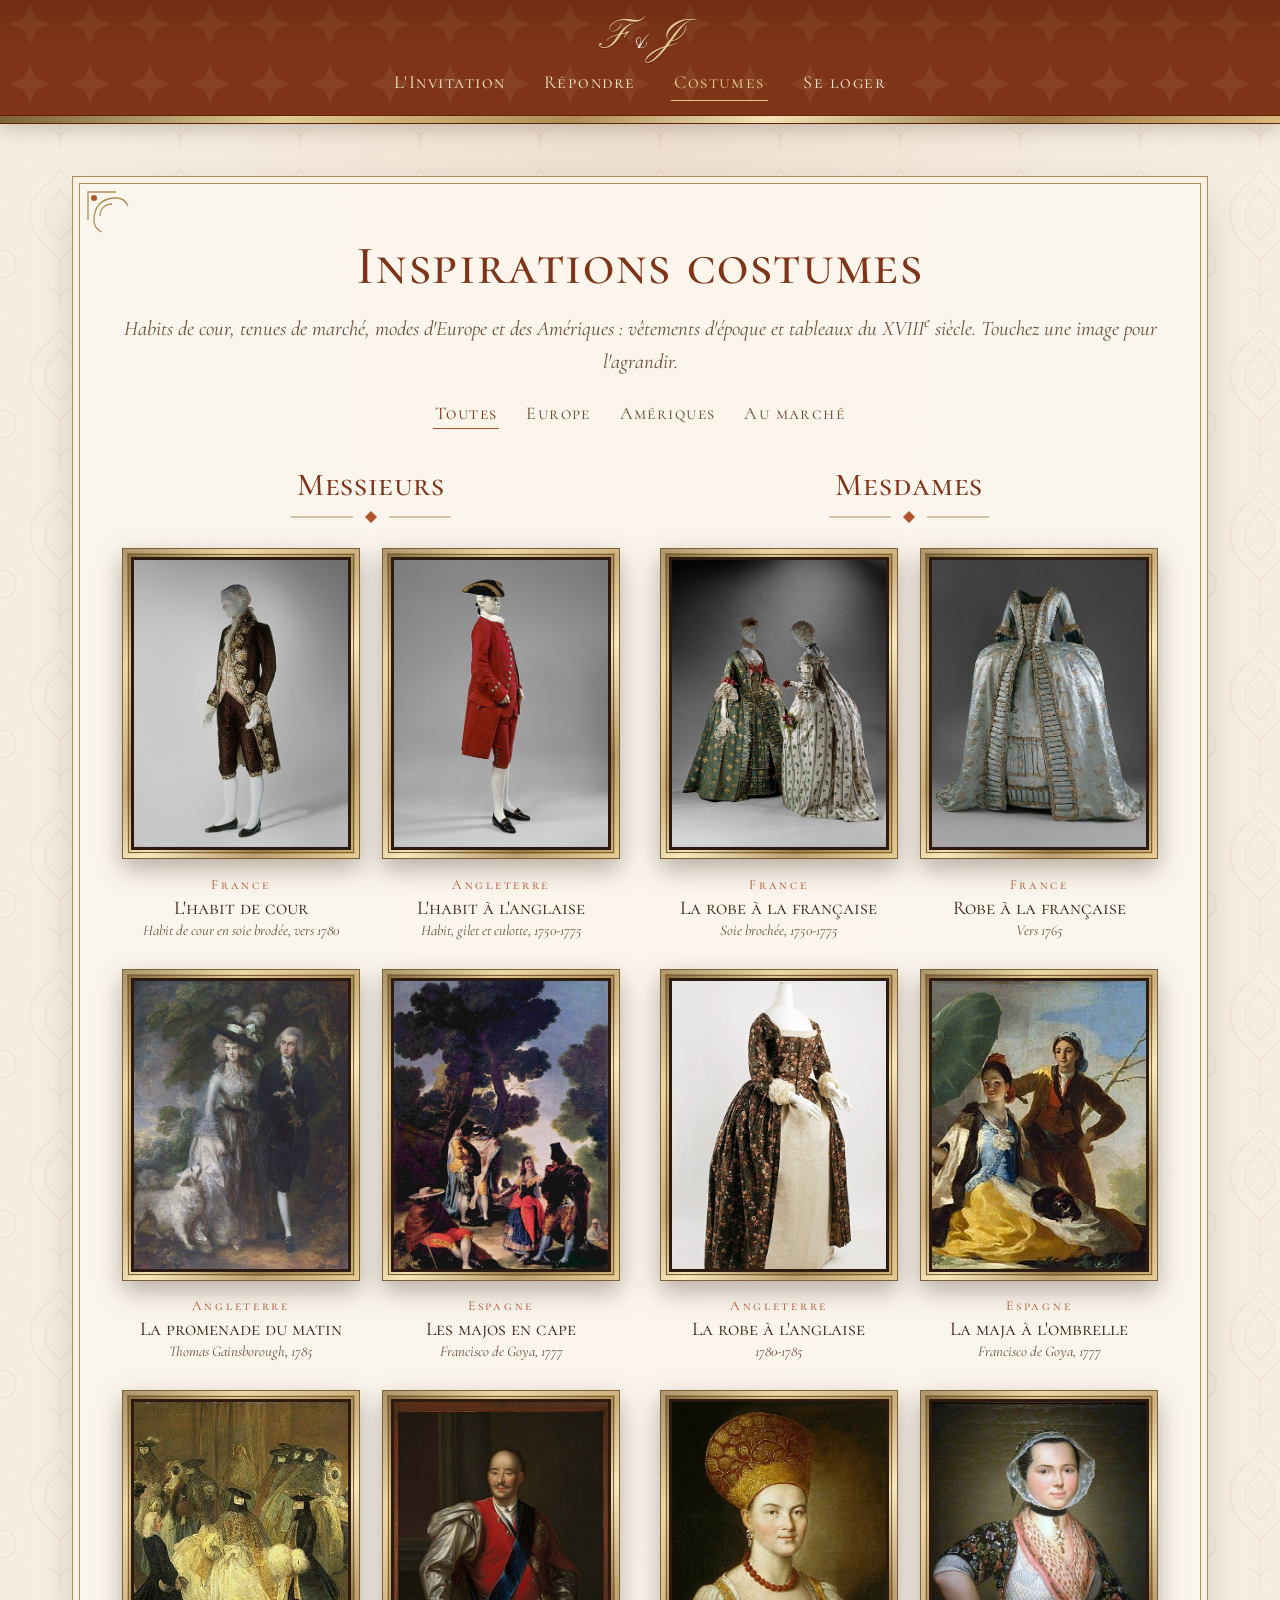
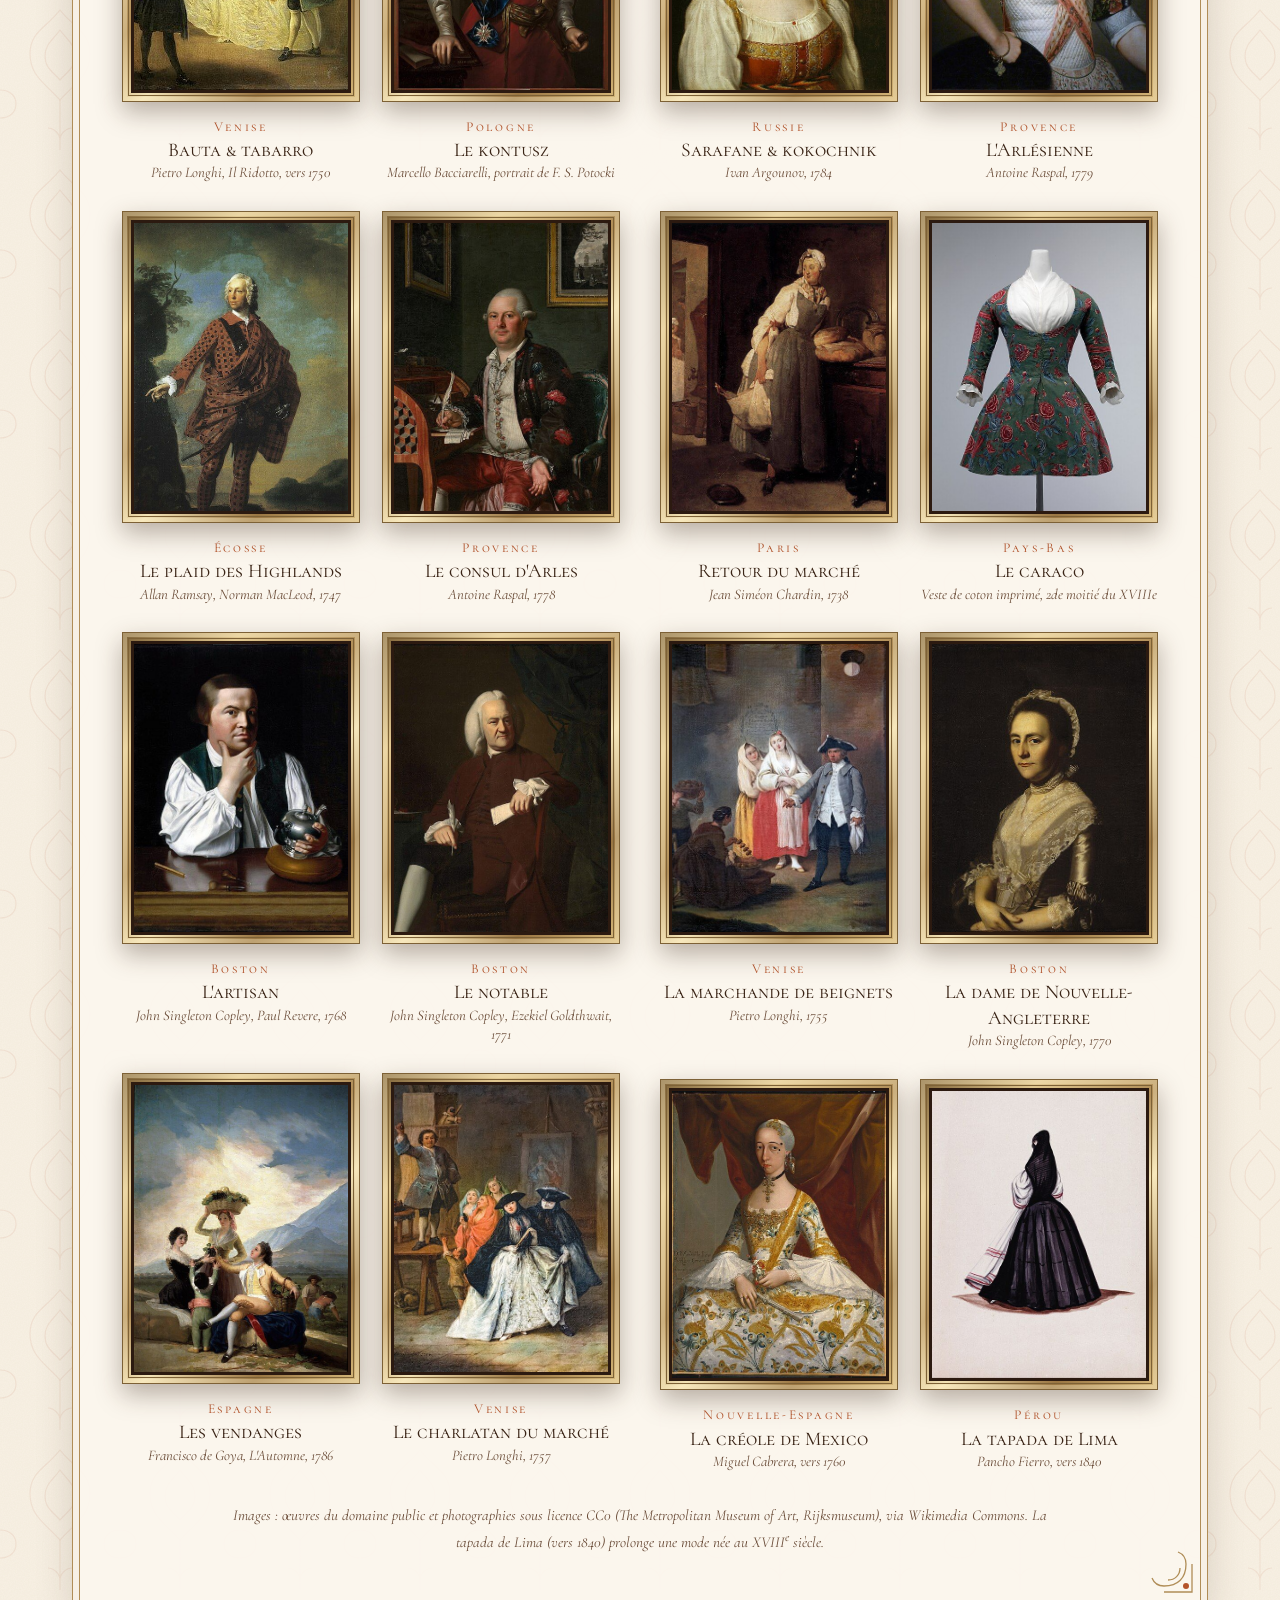
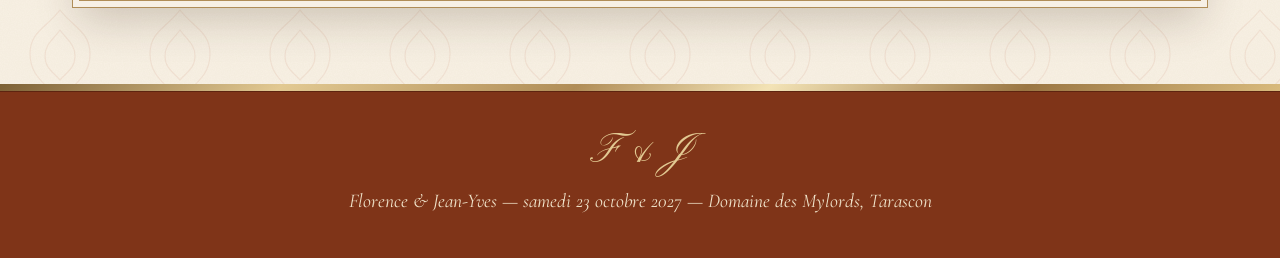
==== commit d2aab62d: "Nouveau thème aristocratique terracotta, galerie d'images d'époque, RSVP vers Google Sheets - Charte" ====
--- a/costumes.html
+++ b/costumes.html
@@ -3,475 +3,213 @@
 <head>
   <meta charset="utf-8">
   <meta name="viewport" content="width=device-width, initial-scale=1">
-  <title>Inspirations costumes XVIIIᵉ — Florence &amp; Jean-Yves</title>
-  <meta name="description" content="Idées de costumes du XVIIIᵉ siècle d'Europe et des Amériques, pour hommes et pour femmes.">
-  <link rel="icon" href="data:image/svg+xml,<svg xmlns='http://www.w3.org/2000/svg' viewBox='0 0 100 100'><text y='.9em' font-size='90'>🍂</text></svg>">
+  <title>Costumes — Florence &amp; Jean-Yves</title>
+  <meta name="description" content="Inspirations de costumes du XVIIIᵉ siècle, Europe et Amériques, pour hommes et pour femmes.">
+  <meta name="theme-color" content="#7f3418">
+  <link rel="icon" href="data:image/svg+xml,%3Csvg xmlns='http://www.w3.org/2000/svg' viewBox='0 0 100 100'%3E%3Ccircle cx='50' cy='50' r='48' fill='%23b4532a'/%3E%3Ctext x='50' y='66' text-anchor='middle' font-family='Georgia' font-size='46' fill='%23f3e3b6'%3EFJ%3C/text%3E%3C/svg%3E">
   <link rel="preconnect" href="https://fonts.googleapis.com">
   <link rel="preconnect" href="https://fonts.gstatic.com" crossorigin>
-  <link href="https://fonts.googleapis.com/css2?family=Cormorant+Garamond:ital,wght@0,400;0,600;1,400&family=IM+Fell+English+SC&family=Pinyon+Script&display=swap" rel="stylesheet">
+  <link href="https://fonts.googleapis.com/css2?family=Cormorant+Garamond:ital,wght@0,400;0,500;0,600;1,400&family=Cormorant+SC:wght@500;600&family=IM+Fell+French+Canon:ital@1&family=Pinyon+Script&display=swap" rel="stylesheet">
   <link rel="stylesheet" href="css/style.css">
 </head>
 <body>
-  <!-- Silhouettes réutilisables : couleurs via --c1 (principale), --c2 (secondaire), --c3 (bas) -->
-  <svg width="0" height="0" style="position:absolute" aria-hidden="true">
-    <defs>
-      <symbol id="h-habit" viewBox="0 0 60 90">
-        <path d="M17 14 L30 7 L43 14 L30 18 Z" fill="#2b1d14"/>
-        <circle cx="30" cy="21" r="5" fill="#e8c9a8"/>
-        <path d="M22 28 L38 28 L43 60 L34 60 L30 42 L26 60 L17 60 Z" fill="var(--c1)"/>
-        <path d="M26.5 28 L33.5 28 L33 46 L27 46 Z" fill="var(--c2)"/>
-        <path d="M28 27 L32 27 L30 33 Z" fill="#fff"/>
-        <path d="M25 46 L35 46 L35 63 L31 63 L30 54 L29 63 L25 63 Z" fill="var(--c3)"/>
-        <rect x="25.5" y="63" width="3.4" height="18" fill="#f4f0e6"/>
-        <rect x="31.1" y="63" width="3.4" height="18" fill="#f4f0e6"/>
-        <ellipse cx="26.5" cy="82" rx="3.6" ry="1.8" fill="#2b1d14"/>
-        <ellipse cx="33.5" cy="82" rx="3.6" ry="1.8" fill="#2b1d14"/>
-      </symbol>
-
-      <symbol id="h-paysan" viewBox="0 0 60 90">
-        <ellipse cx="30" cy="15" rx="12" ry="2.5" fill="var(--c4, #3b2a1e)"/>
-        <rect x="24" y="8" width="12" height="7" rx="2" fill="var(--c4, #3b2a1e)"/>
-        <circle cx="30" cy="21" r="5" fill="#e8c9a8"/>
-        <path d="M20 28 L40 28 L42 44 L18 44 Z" fill="#f4f0e6"/>
-        <path d="M24 28 L36 28 L35 48 L25 48 Z" fill="var(--c1)"/>
-        <rect x="24" y="44" width="12" height="4" fill="var(--c2)"/>
-        <path d="M25 48 L35 48 L35 64 L31 64 L30 55 L29 64 L25 64 Z" fill="var(--c3)"/>
-        <rect x="25.5" y="64" width="3.4" height="17" fill="#d9cdb5"/>
-        <rect x="31.1" y="64" width="3.4" height="17" fill="#d9cdb5"/>
-        <ellipse cx="26.5" cy="82" rx="3.6" ry="1.8" fill="#2b1d14"/>
-        <ellipse cx="33.5" cy="82" rx="3.6" ry="1.8" fill="#2b1d14"/>
-      </symbol>
-
-      <symbol id="h-cape" viewBox="0 0 60 90">
-        <path d="M17 14 L30 7 L43 14 L30 18 Z" fill="var(--c4, #1d1410)"/>
-        <ellipse cx="30" cy="22" rx="5" ry="5.5" fill="var(--c5, #e8c9a8)"/>
-        <path d="M30 26 L49 70 L11 70 Z" fill="var(--c1)"/>
-        <path d="M30 26 L36 70 L24 70 Z" fill="var(--c2)" opacity="0.85"/>
-        <rect x="25.5" y="70" width="3.4" height="11" fill="var(--c3)"/>
-        <rect x="31.1" y="70" width="3.4" height="11" fill="var(--c3)"/>
-        <ellipse cx="26.5" cy="82" rx="3.6" ry="1.8" fill="#2b1d14"/>
-        <ellipse cx="33.5" cy="82" rx="3.6" ry="1.8" fill="#2b1d14"/>
-      </symbol>
-
-      <symbol id="f-robe" viewBox="0 0 60 90">
-        <ellipse cx="30" cy="11" rx="7" ry="7.5" fill="var(--c4, #e9e4da)"/>
-        <circle cx="30" cy="19" r="5" fill="#e8c9a8"/>
-        <path d="M23 26 L37 26 L33 44 L27 44 Z" fill="var(--c1)"/>
-        <path d="M26.5 27 L33.5 27 L30 43 Z" fill="var(--c2)"/>
-        <path d="M23 26 L18 36 L21 37 L25 29 Z M37 26 L42 36 L39 37 L35 29 Z" fill="var(--c1)"/>
-        <path d="M27 44 L33 44 L53 58 L51 86 L9 86 L7 58 Z" fill="var(--c1)"/>
-        <path d="M27 46 L33 46 L39 86 L21 86 Z" fill="var(--c2)"/>
-        <path d="M24 25 Q30 30 36 25" stroke="#fff" stroke-width="2" fill="none"/>
-      </symbol>
-
-      <symbol id="f-paysanne" viewBox="0 0 60 90">
-        <path d="M23 20 Q23 11 30 11 Q37 11 37 20 Z" fill="var(--c4, #f4f0e6)"/>
-        <circle cx="30" cy="20" r="5" fill="#e8c9a8"/>
-        <path d="M23 26 L37 26 L35 44 L25 44 Z" fill="var(--c1)"/>
-        <path d="M23 26 L30 33 L37 26 L35 29 L30 35 L25 29 Z" fill="#f4f0e6"/>
-        <path d="M23 27 L18 40 L21 41 L25 31 Z M37 27 L42 40 L39 41 L35 31 Z" fill="#f4f0e6"/>
-        <path d="M23 44 L37 44 L45 86 L15 86 Z" fill="var(--c3)"/>
-        <path d="M25.5 45 L34.5 45 L37 78 L23 78 Z" fill="var(--c2)"/>
-      </symbol>
-
-      <symbol id="f-voile" viewBox="0 0 60 90">
-        <path d="M30 7 C18 8 15 28 12 52 L48 52 C45 28 42 8 30 7 Z" fill="var(--c1)"/>
-        <ellipse cx="30" cy="20" rx="4.5" ry="5.5" fill="#e8c9a8"/>
-        <path d="M25.5 18 Q30 13 34.5 18 L34.5 15 Q30 9 25.5 15 Z" fill="var(--c1)"/>
-        <path d="M20 50 L40 50 L46 86 L14 86 Z" fill="var(--c2)"/>
-        <path d="M17 66 L43 66" stroke="var(--c3)" stroke-width="2"/>
-        <path d="M15.5 76 L44.5 76" stroke="var(--c3)" stroke-width="2"/>
-      </symbol>
-    </defs>
-  </svg>
-
-  <div class="auvent" aria-hidden="true"></div>
-  <nav class="nav" aria-label="Navigation principale">
-    <a href="index.html">L'Invitation</a>
-    <a href="rsvp.html">Confirmer sa venue</a>
-    <a href="costumes.html" aria-current="page">Costumes</a>
-    <a href="hebergements.html">Se loger</a>
-  </nav>
+  <header class="entete">
+    <a class="monogramme" href="index.html" aria-label="Accueil">F<span>&amp;</span>J</a>
+    <nav class="nav" aria-label="Navigation principale">
+      <a href="index.html">L'Invitation</a>
+      <a href="rsvp.html">Répondre</a>
+      <a href="costumes.html" aria-current="page">Costumes</a>
+      <a href="hebergements.html">Se loger</a>
+    </nav>
+  </header>
 
   <main>
-    <section class="cadre">
-      <div class="intro-costumes">
+    <section class="panneau">
+      <div class="centre">
         <h1>Inspirations costumes</h1>
-        <p class="sous-titre">Le XVIII<sup>e</sup> siècle, d'Europe et des Amériques</p>
-        <p>
-          Notre marché d'automne accueille toute la société du siècle des Lumières&nbsp;: aristocrates et marchandes,
-          voyageurs et paysans, gens de Venise, de Cracovie ou de Lima. Piochez une idée ci-dessous —
-          un simple fichu, un gilet ou un tricorne suffisent déjà à entrer dans le décor&nbsp;!
-        </p>
+        <p class="chapeau">Habits de cour, tenues de marché, modes d'Europe et des Amériques&nbsp;: vêtements d'époque et tableaux du XVIII<sup>e</sup> siècle. Touchez une image pour l'agrandir.</p>
       </div>
 
-      <div class="onglets" role="group" aria-label="Filtrer les costumes">
-        <button type="button" data-filtre="tous" aria-pressed="true">Tous</button>
+      <div class="onglets" role="group" aria-label="Filtrer les inspirations">
+        <button type="button" data-filtre="tous" aria-pressed="true">Toutes</button>
         <button type="button" data-filtre="europe" aria-pressed="false">Europe</button>
         <button type="button" data-filtre="ameriques" aria-pressed="false">Amériques</button>
-        <button type="button" data-filtre="marche" aria-pressed="false">Tenues de marché</button>
+        <button type="button" data-filtre="marche" aria-pressed="false">Au marché</button>
       </div>
 
       <div class="deux-colonnes">
-        <!-- ================= HOMMES ================= -->
         <section aria-labelledby="titre-hommes">
-          <h2 id="titre-hommes" class="colonne-titre"><span class="symbole">♂</span> Pour ces messieurs</h2>
-
-          <article class="costume" data-zone="europe">
-            <svg aria-hidden="true" style="--c1:#7a1f2b;--c2:#c99a2e;--c3:#7a1f2b"><use href="#h-habit"/></svg>
-            <div>
-              <div class="region">France</div>
-              <h3>L'habit à la française</h3>
-              <p>La tenue du gentilhomme de Versailles&nbsp;: justaucorps cintré aux pans évasés, gilet brodé, culotte aux genoux.</p>
-              <ul>
-                <li>Veste longue en velours ou soie, boutons dorés</li>
-                <li>Jabot ou cravate de dentelle, bas blancs, souliers à boucle</li>
-                <li>Tricorne et perruque poudrée nouée d'un ruban</li>
-              </ul>
-              <div class="palette"><span style="background:#7a1f2b"></span><span style="background:#c99a2e"></span><span style="background:#f4f0e6"></span></div>
-              <a class="voir" href="https://commons.wikimedia.org/w/index.php?search=habit+%C3%A0+la+fran%C3%A7aise+18th+century" target="_blank" rel="noopener">Voir des images d'époque ›</a>
-            </div>
-          </article>
-
-          <article class="costume" data-zone="europe">
-            <svg aria-hidden="true" style="--c1:#2f4a3a;--c2:#d9c79a;--c3:#c9b48a"><use href="#h-habit"/></svg>
-            <div>
-              <div class="region">Angleterre</div>
-              <h3>Le frac &amp; la redingote</h3>
-              <p>Plus sobre et campagnard que la mode française&nbsp;: drap de laine, coupe d'équitation.</p>
-              <ul>
-                <li>Frac vert bouteille ou brun, col rabattu</li>
-                <li>Gilet chamois, culotte de daim, bottes à revers</li>
-                <li>Chapeau rond ou tricorne, canne à pommeau</li>
-              </ul>
-              <div class="palette"><span style="background:#2f4a3a"></span><span style="background:#d9c79a"></span><span style="background:#5a3b22"></span></div>
-              <a class="voir" href="https://commons.wikimedia.org/w/index.php?search=18th+century+English+gentleman+portrait+frock+coat" target="_blank" rel="noopener">Voir des images d'époque ›</a>
-            </div>
-          </article>
-
-          <article class="costume" data-zone="europe">
-            <svg aria-hidden="true" style="--c1:#1d1d1d;--c2:#b23a2e;--c3:#2a2f4a;--c4:#2a1f17"><use href="#h-cape"/></svg>
-            <div>
-              <div class="region">Espagne</div>
-              <h3>Le majo de Madrid</h3>
-              <p>Le dandy populaire peint par Goya&nbsp;: allure fière, couleurs vives et grande cape.</p>
-              <ul>
-                <li>Veste courte brodée, gilet coloré, large ceinture de soie (faja)</li>
-                <li>Culotte ajustée, bas blancs, résille dans les cheveux</li>
-                <li>Cape ample jetée sur l'épaule, chapeau à large bord</li>
-              </ul>
-              <div class="palette"><span style="background:#b23a2e"></span><span style="background:#1d1d1d"></span><span style="background:#e3b23c"></span></div>
-              <a class="voir" href="https://commons.wikimedia.org/w/index.php?search=Goya+majo+tapestry+cartoon" target="_blank" rel="noopener">Voir des images d'époque ›</a>
-            </div>
-          </article>
-
-          <article class="costume" data-zone="europe">
-            <svg aria-hidden="true" style="--c1:#151515;--c2:#3a3a3a;--c3:#151515;--c5:#f4f0e6"><use href="#h-cape"/></svg>
-            <div>
-              <div class="region">Venise</div>
-              <h3>Tabarro &amp; bauta</h3>
-              <p>Le costume du carnaval vénitien, porté une bonne partie de l'année au XVIII<sup>e</sup>&nbsp;: mystère garanti&nbsp;!</p>
-              <ul>
-                <li>Tabarro&nbsp;: grande cape noire en laine</li>
-                <li>Bauta&nbsp;: masque blanc à menton saillant, sous un tricorne noir</li>
-                <li>Capuchon de soie noire (zendale) sur les épaules</li>
-              </ul>
-              <div class="palette"><span style="background:#151515"></span><span style="background:#f4f0e6"></span><span style="background:#7a1f2b"></span></div>
-              <a class="voir" href="https://commons.wikimedia.org/w/index.php?search=Pietro+Longhi+bauta+tabarro" target="_blank" rel="noopener">Voir des images d'époque ›</a>
-            </div>
-          </article>
-
-          <article class="costume" data-zone="europe">
-            <svg aria-hidden="true" style="--c1:#8b1e2d;--c2:#c99a2e;--c3:#3e5a8a;--c4:#5b3a2a"><use href="#h-paysan"/></svg>
-            <div>
-              <div class="region">Pologne – Lituanie</div>
-              <h3>Le kontusz du noble sarmate</h3>
-              <p>Long manteau à manches fendues sur une robe intérieure, serré par une somptueuse ceinture de soie.</p>
-              <ul>
-                <li>Żupan (robe longue) clair sous un kontusz pourpre ou bleu</li>
-                <li>Ceinture tissée d'or (pas kontuszowy)</li>
-                <li>Bonnet de fourrure, bottes de cuir jaune ou rouge</li>
-              </ul>
-              <div class="palette"><span style="background:#8b1e2d"></span><span style="background:#c99a2e"></span><span style="background:#3e5a8a"></span></div>
-              <a class="voir" href="https://commons.wikimedia.org/w/index.php?search=kontusz+portrait+18th+century" target="_blank" rel="noopener">Voir des images d'époque ›</a>
-            </div>
-          </article>
-
-          <article class="costume" data-zone="europe">
-            <svg aria-hidden="true" style="--c1:#3d5c3a;--c2:#9b2b2b;--c3:#3d5c3a;--c4:#24365a"><use href="#h-paysan"/></svg>
-            <div>
-              <div class="region">Écosse</div>
-              <h3>Le plaid des Highlands</h3>
-              <p>Le grand plaid de tartan (féileadh mòr) drapé autour de la taille et jeté sur l'épaule.</p>
-              <ul>
-                <li>Plaid de laine à carreaux, chemise ample</li>
-                <li>Bonnet bleu (Balmoral) et sporran à la ceinture</li>
-                <li>Bas à losanges et brogues</li>
-              </ul>
-              <div class="palette"><span style="background:#3d5c3a"></span><span style="background:#9b2b2b"></span><span style="background:#24365a"></span></div>
-              <a class="voir" href="https://commons.wikimedia.org/w/index.php?search=18th+century+highland+dress+portrait" target="_blank" rel="noopener">Voir des images d'époque ›</a>
-            </div>
-          </article>
-
-          <article class="costume" data-zone="ameriques">
-            <svg aria-hidden="true" style="--c1:#4a5a7a;--c2:#e6d8b8;--c3:#8a6a45"><use href="#h-habit"/></svg>
-            <div>
-              <div class="region">Colonies britanniques d'Amérique</div>
-              <h3>Le gentleman de Virginie</h3>
-              <p>La mode anglaise adaptée au Nouveau Monde, de Boston à Williamsburg.</p>
-              <ul>
-                <li>Redingote de laine bleue ou brune, gilet uni</li>
-                <li>Culotte de cuir, bas de laine, souliers à boucle</li>
-                <li>Tricorne noir, cheveux noués en catogan</li>
-              </ul>
-              <p class="astuce">Variante&nbsp;: la « hunting shirt » frangée des coureurs des bois.</p>
-              <div class="palette"><span style="background:#4a5a7a"></span><span style="background:#e6d8b8"></span><span style="background:#8a6a45"></span></div>
-              <a class="voir" href="https://commons.wikimedia.org/w/index.php?search=colonial+american+portrait+1770s+man" target="_blank" rel="noopener">Voir des images d'époque ›</a>
-            </div>
-          </article>
-
-          <article class="costume" data-zone="ameriques">
-            <svg aria-hidden="true" style="--c1:#6b5a45;--c2:#c0392b;--c3:#5a4632;--c4:#b22222"><use href="#h-paysan"/></svg>
-            <div>
-              <div class="region">Nouvelle-France (Québec, Louisiane)</div>
-              <h3>L'habitant &amp; le voyageur</h3>
-              <p>Taillé pour l'hiver canadien et les longues routes en canot.</p>
-              <ul>
-                <li>Capot de laine à capuchon (souvent bleu ou gris)</li>
-                <li>Ceinture fléchée multicolore nouée à la taille</li>
-                <li>Tuque rouge, mitasses et mocassins</li>
-              </ul>
-              <div class="palette"><span style="background:#c0392b"></span><span style="background:#6b5a45"></span><span style="background:#e3b23c"></span></div>
-              <a class="voir" href="https://commons.wikimedia.org/w/index.php?search=ceinture+fl%C3%A9ch%C3%A9e+capot+habitant" target="_blank" rel="noopener">Voir des images ›</a>
-            </div>
-          </article>
-
-          <article class="costume" data-zone="ameriques">
-            <svg aria-hidden="true" style="--c1:#b5452a;--c2:#e3b23c;--c3:#5a3b22;--c4:#3b2a1e"><use href="#h-cape"/></svg>
-            <div>
-              <div class="region">Nouvelle-Espagne (Mexique)</div>
-              <h3>Le ranchero au sarape</h3>
-              <p>Le cavalier des haciendas, tel qu'on le voit sur les peintures de castas.</p>
-              <ul>
-                <li>Sarape de laine tissée aux motifs géométriques</li>
-                <li>Veste courte, culotte ouverte sur le côté, bottes de cuir</li>
-                <li>Chapeau de feutre à large bord</li>
-              </ul>
-              <div class="palette"><span style="background:#b5452a"></span><span style="background:#e3b23c"></span><span style="background:#2f4a6a"></span></div>
-              <a class="voir" href="https://commons.wikimedia.org/w/index.php?search=casta+painting+18th+century" target="_blank" rel="noopener">Voir des images d'époque ›</a>
-            </div>
-          </article>
-
-          <article class="costume" data-zone="europe marche">
-            <svg aria-hidden="true" style="--c1:#5a6b3a;--c2:#b22222;--c3:#6b5032"><use href="#h-paysan"/></svg>
-            <div>
-              <div class="region">Provence · Au marché</div>
-              <h3>Le marchand provençal</h3>
-              <p>La tenue idéale pour notre marché&nbsp;: simple, confortable et très facile à composer.</p>
-              <ul>
-                <li>Chemise blanche ample, gilet de toile ou d'indienne</li>
-                <li>Taiolo&nbsp;: longue ceinture de laine rouge enroulée</li>
-                <li>Culotte, bas, chapeau de feutre — et un panier de pommes&nbsp;!</li>
-              </ul>
-              <div class="palette"><span style="background:#b22222"></span><span style="background:#5a6b3a"></span><span style="background:#f4f0e6"></span></div>
-              <a class="voir" href="https://commons.wikimedia.org/w/index.php?search=costume+proven%C3%A7al+homme+taiolo" target="_blank" rel="noopener">Voir des images ›</a>
-            </div>
-          </article>
+          <h2 id="titre-hommes" class="colonne-titre">Messieurs</h2>
+          <div class="galerie">
+          <figure class="tableau" data-zone="europe">
+            <button type="button" data-grand="images/court-suit-met-dt331217-960.jpg" data-page="https://commons.wikimedia.org/wiki/File:Court_suit_MET_DT331217.jpg" data-legende="L&#x27;habit de cour · Habit de cour en soie brodée, vers 1780 · The Metropolitan Museum of Art">
+              <div class="cadre-dore"><img src="images/court-suit-met-dt331217-500.jpg" alt="L&#x27;habit de cour — Habit de cour en soie brodée, vers 1780" loading="lazy" width="500" height="659"></div>
+            </button>
+            <figcaption><span class="pays">France</span><span class="nom">L&#x27;habit de cour</span><span class="source">Habit de cour en soie brodée, vers 1780</span></figcaption>
+          </figure>
+          <figure class="tableau" data-zone="europe">
+            <button type="button" data-grand="images/suit-met-dt8277-960.jpg" data-page="https://commons.wikimedia.org/wiki/File:Suit_MET_DT8277.jpg" data-legende="L&#x27;habit à l&#x27;anglaise · Habit, gilet et culotte, 1750-1775 · The Metropolitan Museum of Art">
+              <div class="cadre-dore"><img src="images/suit-met-dt8277-500.jpg" alt="L&#x27;habit à l&#x27;anglaise — Habit, gilet et culotte, 1750-1775" loading="lazy" width="500" height="625"></div>
+            </button>
+            <figcaption><span class="pays">Angleterre</span><span class="nom">L&#x27;habit à l&#x27;anglaise</span><span class="source">Habit, gilet et culotte, 1750-1775</span></figcaption>
+          </figure>
+          <figure class="tableau" data-zone="europe">
+            <button type="button" data-grand="images/thomas-gainsborough-mr-and-mrs-william-hallett-the-morning-w-960.jpg" data-page="https://commons.wikimedia.org/wiki/File:Thomas_Gainsborough_-_Mr_and_Mrs_William_Hallett_(%27The_Morning_Walk%27)_-_WGA8418.jpg" data-legende="La promenade du matin · Thomas Gainsborough, 1785 · National Gallery, Londres">
+              <div class="cadre-dore"><img src="images/thomas-gainsborough-mr-and-mrs-william-hallett-the-morning-w-500.jpg" alt="La promenade du matin — Thomas Gainsborough, 1785" loading="lazy" width="500" height="653"></div>
+            </button>
+            <figcaption><span class="pays">Angleterre</span><span class="nom">La promenade du matin</span><span class="source">Thomas Gainsborough, 1785</span></figcaption>
+          </figure>
+          <figure class="tableau" data-zone="europe">
+            <button type="button" data-grand="images/la-maja-y-los-embozados-francisco-de-goya-960.jpg" data-page="https://commons.wikimedia.org/wiki/File:La_maja_y_los_embozados,_Francisco_de_Goya.jpg" data-legende="Les majos en cape · Francisco de Goya, 1777 · Musée du Prado">
+              <div class="cadre-dore"><img src="images/la-maja-y-los-embozados-francisco-de-goya-500.jpg" alt="Les majos en cape — Francisco de Goya, 1777" loading="lazy" width="500" height="729"></div>
+            </button>
+            <figcaption><span class="pays">Espagne</span><span class="nom">Les majos en cape</span><span class="source">Francisco de Goya, 1777</span></figcaption>
+          </figure>
+          <figure class="tableau" data-zone="europe">
+            <button type="button" data-grand="images/de-speelbank-il-ridotto-sk-a-3405-960.jpg" data-page="https://commons.wikimedia.org/wiki/File:De_speelbank_(Il_ridotto),_SK-A-3405.jpg" data-legende="Bauta &amp; tabarro · Pietro Longhi, Il Ridotto, vers 1750 · Rijksmuseum">
+              <div class="cadre-dore"><img src="images/de-speelbank-il-ridotto-sk-a-3405-500.jpg" alt="Bauta &amp; tabarro — Pietro Longhi, Il Ridotto, vers 1750" loading="lazy" width="500" height="416"></div>
+            </button>
+            <figcaption><span class="pays">Venise</span><span class="nom">Bauta &amp; tabarro</span><span class="source">Pietro Longhi, Il Ridotto, vers 1750</span></figcaption>
+          </figure>
+          <figure class="tableau" data-zone="europe">
+            <button type="button" data-grand="images/marcello-bacciarelli-portrait-of-franciszek-salezy-potocki-d-960.jpg" data-page="https://commons.wikimedia.org/wiki/File:Marcello_Bacciarelli_-_Portrait_of_Franciszek_Salezy_Potocki_(d._1772),_voivode_of_Kiev_-_31275_MNW_-_National_Museum_in_Warsaw.jpg" data-legende="Le kontusz · Marcello Bacciarelli, portrait de F. S. Potocki · Musée national de Varsovie">
+              <div class="cadre-dore"><img src="images/marcello-bacciarelli-portrait-of-franciszek-salezy-potocki-d-500.jpg" alt="Le kontusz — Marcello Bacciarelli, portrait de F. S. Potocki" loading="lazy" width="500" height="624"></div>
+            </button>
+            <figcaption><span class="pays">Pologne</span><span class="nom">Le kontusz</span><span class="source">Marcello Bacciarelli, portrait de F. S. Potocki</span></figcaption>
+          </figure>
+          <figure class="tableau" data-zone="europe">
+            <button type="button" data-grand="images/norman-macleod-clan-chief-1747-960.jpg" data-page="https://commons.wikimedia.org/wiki/File:Norman_MacLeod,_clan_chief,_1747.JPG" data-legende="Le plaid des Highlands · Allan Ramsay, Norman MacLeod, 1747 · Dunvegan Castle">
+              <div class="cadre-dore"><img src="images/norman-macleod-clan-chief-1747-500.jpg" alt="Le plaid des Highlands — Allan Ramsay, Norman MacLeod, 1747" loading="lazy" width="500" height="833"></div>
+            </button>
+            <figcaption><span class="pays">Écosse</span><span class="nom">Le plaid des Highlands</span><span class="source">Allan Ramsay, Norman MacLeod, 1747</span></figcaption>
+          </figure>
+          <figure class="tableau" data-zone="europe marche">
+            <button type="button" data-grand="images/portrait-de-monsieur-noguier-consul-d-arles-antoine-raspal-960.jpg" data-page="https://commons.wikimedia.org/wiki/File:Portrait_de_Monsieur_Noguier,_Consul_d%27Arles_-_Antoine_RASPAL.jpg" data-legende="Le consul d&#x27;Arles · Antoine Raspal, 1778 · Arles">
+              <div class="cadre-dore"><img src="images/portrait-de-monsieur-noguier-consul-d-arles-antoine-raspal-500.jpg" alt="Le consul d&#x27;Arles — Antoine Raspal, 1778" loading="lazy" width="500" height="615"></div>
+            </button>
+            <figcaption><span class="pays">Provence</span><span class="nom">Le consul d&#x27;Arles</span><span class="source">Antoine Raspal, 1778</span></figcaption>
+          </figure>
+          <figure class="tableau" data-zone="ameriques">
+            <button type="button" data-grand="images/j-s-copley-paul-revere-960.jpg" data-page="https://commons.wikimedia.org/wiki/File:J_S_Copley_-_Paul_Revere.jpg" data-legende="L&#x27;artisan · John Singleton Copley, Paul Revere, 1768 · Museum of Fine Arts, Boston">
+              <div class="cadre-dore"><img src="images/j-s-copley-paul-revere-500.jpg" alt="L&#x27;artisan — John Singleton Copley, Paul Revere, 1768" loading="lazy" width="500" height="604"></div>
+            </button>
+            <figcaption><span class="pays">Boston</span><span class="nom">L&#x27;artisan</span><span class="source">John Singleton Copley, Paul Revere, 1768</span></figcaption>
+          </figure>
+          <figure class="tableau" data-zone="ameriques">
+            <button type="button" data-grand="images/john-singleton-copley-ezekiel-goldthwait-41-85-museum-of-fin-960.jpg" data-page="https://commons.wikimedia.org/wiki/File:John_Singleton_Copley_-_Ezekiel_Goldthwait_-_41.85_-_Museum_of_Fine_Arts.jpg" data-legende="Le notable · John Singleton Copley, Ezekiel Goldthwait, 1771 · Museum of Fine Arts, Boston">
+              <div class="cadre-dore"><img src="images/john-singleton-copley-ezekiel-goldthwait-41-85-museum-of-fin-500.jpg" alt="Le notable — John Singleton Copley, Ezekiel Goldthwait, 1771" loading="lazy" width="500" height="634"></div>
+            </button>
+            <figcaption><span class="pays">Boston</span><span class="nom">Le notable</span><span class="source">John Singleton Copley, Ezekiel Goldthwait, 1771</span></figcaption>
+          </figure>
+          <figure class="tableau" data-zone="europe marche">
+            <button type="button" data-grand="images/francisco-de-goya-la-vendimia-o-el-otono-1786-960.jpg" data-page="https://commons.wikimedia.org/wiki/File:Francisco_de_Goya_-_La_vendimia_o_El_Oto%C3%B1o_(1786).jpg" data-legende="Les vendanges · Francisco de Goya, L&#x27;Automne, 1786 · Musée du Prado">
+              <div class="cadre-dore"><img src="images/francisco-de-goya-la-vendimia-o-el-otono-1786-500.jpg" alt="Les vendanges — Francisco de Goya, L&#x27;Automne, 1786" loading="lazy" width="500" height="714"></div>
+            </button>
+            <figcaption><span class="pays">Espagne</span><span class="nom">Les vendanges</span><span class="source">Francisco de Goya, L&#x27;Automne, 1786</span></figcaption>
+          </figure>
+          <figure class="tableau" data-zone="europe marche">
+            <button type="button" data-grand="images/ca-rezzonico-il-ciarlatano-pietro-longhi-960.jpg" data-page="https://commons.wikimedia.org/wiki/File:Ca%27_Rezzonico_-_Il_Ciarlatano_-_Pietro_Longhi.jpg" data-legende="Le charlatan du marché · Pietro Longhi, 1757 · Ca&#x27; Rezzonico, Venise">
+              <div class="cadre-dore"><img src="images/ca-rezzonico-il-ciarlatano-pietro-longhi-500.jpg" alt="Le charlatan du marché — Pietro Longhi, 1757" loading="lazy" width="500" height="638"></div>
+            </button>
+            <figcaption><span class="pays">Venise</span><span class="nom">Le charlatan du marché</span><span class="source">Pietro Longhi, 1757</span></figcaption>
+          </figure>
+          </div>
         </section>
-
-        <!-- ================= DAMES ================= -->
         <section aria-labelledby="titre-dames">
-          <h2 id="titre-dames" class="colonne-titre"><span class="symbole">♀</span> Pour ces dames</h2>
-
-          <article class="costume" data-zone="europe">
-            <svg aria-hidden="true" style="--c1:#c8641e;--c2:#f1d9a8"><use href="#f-robe"/></svg>
-            <div>
-              <div class="region">France</div>
-              <h3>La robe à la française</h3>
-              <p>Robe de soie à larges paniers, avec les fameux « plis Watteau » tombant des épaules dans le dos.</p>
-              <ul>
-                <li>Corps baleiné, pièce d'estomac ornée de nœuds</li>
-                <li>Jupe et jupon assortis, manches à engageantes de dentelle</li>
-                <li>Coiffure poudrée en pouf, mouche au coin de l'œil, éventail</li>
-              </ul>
-              <div class="palette"><span style="background:#c8641e"></span><span style="background:#f1d9a8"></span><span style="background:#7a1f2b"></span></div>
-              <a class="voir" href="https://commons.wikimedia.org/w/index.php?search=robe+%C3%A0+la+fran%C3%A7aise" target="_blank" rel="noopener">Voir des images d'époque ›</a>
-            </div>
-          </article>
-
-          <article class="costume" data-zone="europe">
-            <svg aria-hidden="true" style="--c1:#7d8f6a;--c2:#f4f0e6;--c3:#7d8f6a;--c4:#d9b26b"><use href="#f-paysanne"/></svg>
-            <div>
-              <div class="region">Angleterre</div>
-              <h3>La robe à l'anglaise</h3>
-              <p>Plus légère, ajustée dans le dos, sans paniers&nbsp;: l'élégance champêtre.</p>
-              <ul>
-                <li>Robe de coton imprimé ou de soie unie, taille marquée</li>
-                <li>Grand fichu de mousseline croisé sur la poitrine</li>
-                <li>Chapeau de paille « bergère » noué d'un ruban</li>
-              </ul>
-              <div class="palette"><span style="background:#7d8f6a"></span><span style="background:#f4f0e6"></span><span style="background:#d9b26b"></span></div>
-              <a class="voir" href="https://commons.wikimedia.org/w/index.php?search=robe+%C3%A0+l%27anglaise+1780s" target="_blank" rel="noopener">Voir des images d'époque ›</a>
-            </div>
-          </article>
-
-          <article class="costume" data-zone="europe">
-            <svg aria-hidden="true" style="--c1:#1d1d1d;--c2:#b23a2e;--c3:#1d1d1d"><use href="#f-voile"/></svg>
-            <div>
-              <div class="region">Espagne</div>
-              <h3>La maja</h3>
-              <p>La pendante féminine du majo&nbsp;: jupe à franges, corselet ajusté et mantille de dentelle.</p>
-              <ul>
-                <li>Basquiña (jupe) noire ou colorée bordée de franges</li>
-                <li>Petit boléro (jubón) et ceinture de soie</li>
-                <li>Mantille de dentelle et éventail</li>
-              </ul>
-              <div class="palette"><span style="background:#1d1d1d"></span><span style="background:#b23a2e"></span><span style="background:#e3b23c"></span></div>
-              <a class="voir" href="https://commons.wikimedia.org/w/index.php?search=Goya+maja+mantilla" target="_blank" rel="noopener">Voir des images d'époque ›</a>
-            </div>
-          </article>
-
-          <article class="costume" data-zone="europe">
-            <svg aria-hidden="true" style="--c1:#151515;--c2:#5b3a52;--c3:#c99a2e"><use href="#f-voile"/></svg>
-            <div>
-              <div class="region">Venise</div>
-              <h3>La Vénitienne masquée</h3>
-              <p>Robe de soie sombre, voile noir et masque&nbsp;: l'élégance mystérieuse des fêtes vénitiennes.</p>
-              <ul>
-                <li>Zendale&nbsp;: voile de soie noire sur la tête et les épaules</li>
-                <li>Masque moretta (ovale de velours noir) ou bauta</li>
-                <li>Robe de soie, éventail, petit tricorne</li>
-              </ul>
-              <div class="palette"><span style="background:#151515"></span><span style="background:#5b3a52"></span><span style="background:#c99a2e"></span></div>
-              <a class="voir" href="https://commons.wikimedia.org/w/index.php?search=Pietro+Longhi+mask+woman" target="_blank" rel="noopener">Voir des images d'époque ›</a>
-            </div>
-          </article>
-
-          <article class="costume" data-zone="europe marche">
-            <svg aria-hidden="true" style="--c1:#7a1f2b;--c2:#f4f0e6;--c3:#3e5a8a"><use href="#f-paysanne"/></svg>
-            <div>
-              <div class="region">Flandres · Pays-Bas · Au marché</div>
-              <h3>La marchande des Flandres</h3>
-              <p>Tout droit sortie d'une scène de marché flamande&nbsp;: la plus facile à composer&nbsp;!</p>
-              <ul>
-                <li>Coiffe de lin blanc, fichu noué</li>
-                <li>Casaquin (veste ajustée) et jupe rayée</li>
-                <li>Grand tablier, panier de légumes ou de fleurs</li>
-              </ul>
-              <div class="palette"><span style="background:#7a1f2b"></span><span style="background:#3e5a8a"></span><span style="background:#f4f0e6"></span></div>
-              <a class="voir" href="https://commons.wikimedia.org/w/index.php?search=18th+century+market+woman+painting" target="_blank" rel="noopener">Voir des images d'époque ›</a>
-            </div>
-          </article>
-
-          <article class="costume" data-zone="europe">
-            <svg aria-hidden="true" style="--c1:#a3262a;--c2:#e3b23c;--c3:#a3262a;--c4:#c99a2e"><use href="#f-paysanne"/></svg>
-            <div>
-              <div class="region">Russie</div>
-              <h3>Le sarafane &amp; le kokochnik</h3>
-              <p>La robe-chasuble russe, popularisée à la cour sous Catherine II.</p>
-              <ul>
-                <li>Sarafane rouge ou bleu sur une chemise blanche brodée</li>
-                <li>Kokochnik&nbsp;: haute coiffe brodée de perles</li>
-                <li>Longue tresse, rangs de perles ou d'ambre</li>
-              </ul>
-              <div class="palette"><span style="background:#a3262a"></span><span style="background:#e3b23c"></span><span style="background:#2f4a8a"></span></div>
-              <a class="voir" href="https://commons.wikimedia.org/w/index.php?search=sarafan+kokoshnik+18th+century+portrait" target="_blank" rel="noopener">Voir des images d'époque ›</a>
-            </div>
-          </article>
-
-          <article class="costume" data-zone="ameriques">
-            <svg aria-hidden="true" style="--c1:#8a3b2a;--c2:#f4f0e6;--c3:#b8875a"><use href="#f-paysanne"/></svg>
-            <div>
-              <div class="region">Colonies britanniques d'Amérique</div>
-              <h3>La dame de Nouvelle-Angleterre</h3>
-              <p>Pratique et soignée, en coton imprimé importé d'Inde ou d'Angleterre.</p>
-              <ul>
-                <li>Robe de calicot imprimé, jupon uni</li>
-                <li>« Mob cap » (bonnet de mousseline froncé) et fichu</li>
-                <li>Tablier de lin, mitaines, châle de laine</li>
-              </ul>
-              <div class="palette"><span style="background:#8a3b2a"></span><span style="background:#b8875a"></span><span style="background:#f4f0e6"></span></div>
-              <a class="voir" href="https://commons.wikimedia.org/w/index.php?search=colonial+american+woman+portrait+1770s" target="_blank" rel="noopener">Voir des images d'époque ›</a>
-            </div>
-          </article>
-
-          <article class="costume" data-zone="ameriques">
-            <svg aria-hidden="true" style="--c1:#5a5a6a;--c2:#e6d8b8;--c3:#3e5a3a"><use href="#f-paysanne"/></svg>
-            <div>
-              <div class="region">Nouvelle-France (Québec, Louisiane)</div>
-              <h3>L'habitante</h3>
-              <p>La tenue chaude et robuste des fermes du Saint-Laurent.</p>
-              <ul>
-                <li>Jupe de laine épaisse, mantelet court</li>
-                <li>Coiffe de toile blanche, fichu croisé</li>
-                <li>Ceinture fléchée, mocassins ou sabots</li>
-              </ul>
-              <div class="palette"><span style="background:#5a5a6a"></span><span style="background:#3e5a3a"></span><span style="background:#c0392b"></span></div>
-              <a class="voir" href="https://commons.wikimedia.org/w/index.php?search=Nouvelle-France+costume+habitante" target="_blank" rel="noopener">Voir des images ›</a>
-            </div>
-          </article>
-
-          <article class="costume" data-zone="ameriques">
-            <svg aria-hidden="true" style="--c1:#1d1d1d;--c2:#5b3a52;--c3:#c99a2e"><use href="#f-voile"/></svg>
-            <div>
-              <div class="region">Vice-royauté du Pérou (Lima)</div>
-              <h3>La tapada limeña</h3>
-              <p>Célèbre silhouette de Lima&nbsp;: un voile de soie ne laisse voir qu'un seul œil&nbsp;!</p>
-              <ul>
-                <li>Saya&nbsp;: jupe étroite et plissée</li>
-                <li>Manto&nbsp;: grand voile noir tenu à la main devant le visage</li>
-                <li>Châle brodé, petits souliers de satin</li>
-              </ul>
-              <div class="palette"><span style="background:#1d1d1d"></span><span style="background:#5b3a52"></span><span style="background:#c99a2e"></span></div>
-              <a class="voir" href="https://commons.wikimedia.org/w/index.php?search=tapada+lime%C3%B1a" target="_blank" rel="noopener">Voir des images ›</a>
-            </div>
-          </article>
-
-          <article class="costume" data-zone="europe marche">
-            <svg aria-hidden="true" style="--c1:#c8641e;--c2:#f1e4c4;--c3:#3f5a36"><use href="#f-paysanne"/></svg>
-            <div>
-              <div class="region">Provence · Au marché</div>
-              <h3>L'Arlésienne en indienne</h3>
-              <p>Clin d'œil local&nbsp;: Tarascon est la ville des « indiennes », ces cotons imprimés qui faisaient fureur au XVIII<sup>e</sup>.</p>
-              <ul>
-                <li>Caraco (veste courte) en coton imprimé de petites fleurs</li>
-                <li>Jupe ample et tablier, fichu de mousseline croisé</li>
-                <li>Coiffe ou ruban dans les cheveux, panier d'osier</li>
-              </ul>
-              <div class="palette"><span style="background:#c8641e"></span><span style="background:#3f5a36"></span><span style="background:#e3b23c"></span></div>
-              <a class="voir" href="https://commons.wikimedia.org/w/index.php?search=indienne+proven%C3%A7ale+caraco" target="_blank" rel="noopener">Voir des images ›</a>
-            </div>
-          </article>
+          <h2 id="titre-dames" class="colonne-titre">Mesdames</h2>
+          <div class="galerie">
+          <figure class="tableau" data-zone="europe">
+            <button type="button" data-grand="images/robe-a-la-francaise-met-dt207671-960.jpg" data-page="https://commons.wikimedia.org/wiki/File:Robe_%C3%A0_la_Fran%C3%A7aise_MET_DT207671.jpg" data-legende="La robe à la française · Soie brochée, 1750-1775 · The Metropolitan Museum of Art">
+              <div class="cadre-dore"><img src="images/robe-a-la-francaise-met-dt207671-500.jpg" alt="La robe à la française — Soie brochée, 1750-1775" loading="lazy" width="500" height="625"></div>
+            </button>
+            <figcaption><span class="pays">France</span><span class="nom">La robe à la française</span><span class="source">Soie brochée, 1750-1775</span></figcaption>
+          </figure>
+          <figure class="tableau" data-zone="europe">
+            <button type="button" data-grand="images/robe-a-la-francaise-met-dt5011-960.jpg" data-page="https://commons.wikimedia.org/wiki/File:Robe_%C3%A0_la_Fran%C3%A7aise_MET_DT5011.jpg" data-legende="Robe à la française · Vers 1765 · The Metropolitan Museum of Art">
+              <div class="cadre-dore"><img src="images/robe-a-la-francaise-met-dt5011-500.jpg" alt="Robe à la française — Vers 1765" loading="lazy" width="500" height="625"></div>
+            </button>
+            <figcaption><span class="pays">France</span><span class="nom">Robe à la française</span><span class="source">Vers 1765</span></figcaption>
+          </figure>
+          <figure class="tableau" data-zone="europe">
+            <button type="button" data-grand="images/robe-a-l-anglaise-met-1974-194-2-f-960.jpg" data-page="https://commons.wikimedia.org/wiki/File:Robe_%C3%A0_l%27Anglaise_MET_1974.194.2_F.jpg" data-legende="La robe à l&#x27;anglaise · 1780-1785 · The Metropolitan Museum of Art">
+              <div class="cadre-dore"><img src="images/robe-a-l-anglaise-met-1974-194-2-f-500.jpg" alt="La robe à l&#x27;anglaise — 1780-1785" loading="lazy" width="500" height="815"></div>
+            </button>
+            <figcaption><span class="pays">Angleterre</span><span class="nom">La robe à l&#x27;anglaise</span><span class="source">1780-1785</span></figcaption>
+          </figure>
+          <figure class="tableau" data-zone="europe">
+            <button type="button" data-grand="images/el-quitasol-goya-960.jpg" data-page="https://commons.wikimedia.org/wiki/File:El_Quitasol_(Goya).jpg" data-legende="La maja à l&#x27;ombrelle · Francisco de Goya, 1777 · Musée du Prado">
+              <div class="cadre-dore"><img src="images/el-quitasol-goya-500.jpg" alt="La maja à l&#x27;ombrelle — Francisco de Goya, 1777" loading="lazy" width="500" height="346"></div>
+            </button>
+            <figcaption><span class="pays">Espagne</span><span class="nom">La maja à l&#x27;ombrelle</span><span class="source">Francisco de Goya, 1777</span></figcaption>
+          </figure>
+          <figure class="tableau" data-zone="europe">
+            <button type="button" data-grand="images/ivan-argunov-google-art-project-960.jpg" data-page="https://commons.wikimedia.org/wiki/File:Ivan_Argunov_-_%D0%9F%D0%BE%D1%80%D1%82%D1%80%D0%B5%D1%82_%D0%BD%D0%B5%D0%B8%D0%B7%D0%B2%D0%B5%D1%81%D1%82%D0%BD%D0%BE%D0%B9_%D0%B2_%D1%80%D1%83%D1%81%D1%81%D0%BA%D0%BE%D0%BC_%D0%BA%D0%BE%D1%81%D1%82%D1%8E%D0%BC%D0%B5_-_Google_Art_Project.jpg" data-legende="Sarafane &amp; kokochnik · Ivan Argounov, 1784 · Galerie Tretiakov">
+              <div class="cadre-dore"><img src="images/ivan-argunov-google-art-project-500.jpg" alt="Sarafane &amp; kokochnik — Ivan Argounov, 1784" loading="lazy" width="500" height="625"></div>
+            </button>
+            <figcaption><span class="pays">Russie</span><span class="nom">Sarafane &amp; kokochnik</span><span class="source">Ivan Argounov, 1784</span></figcaption>
+          </figure>
+          <figure class="tableau" data-zone="europe marche">
+            <button type="button" data-grand="images/p1290270-musee-granet-antoine-raspal-inv84636-rwk-960.jpg" data-page="https://commons.wikimedia.org/wiki/File:P1290270_Musee_Granet_Antoine_Raspal_Inv84636_rwk.jpg" data-legende="L&#x27;Arlésienne · Antoine Raspal, 1779 · Musée Granet, Aix-en-Provence">
+              <div class="cadre-dore"><img src="images/p1290270-musee-granet-antoine-raspal-inv84636-rwk-500.jpg" alt="L&#x27;Arlésienne — Antoine Raspal, 1779" loading="lazy" width="500" height="614"></div>
+            </button>
+            <figcaption><span class="pays">Provence</span><span class="nom">L&#x27;Arlésienne</span><span class="source">Antoine Raspal, 1779</span></figcaption>
+          </figure>
+          <figure class="tableau" data-zone="europe marche">
+            <button type="button" data-grand="images/jean-simeon-chardin-servant-returning-from-the-market-la-pou-960.jpg" data-page="https://commons.wikimedia.org/wiki/File:Jean_Sim%C3%A9on_Chardin_-_Servant_Returning_from_the_Market_(La_Pourvoyeuse)_-_WGA04758.jpg" data-legende="Retour du marché · Jean Siméon Chardin, 1738 · Musée du Louvre">
+              <div class="cadre-dore"><img src="images/jean-simeon-chardin-servant-returning-from-the-market-la-pou-500.jpg" alt="Retour du marché — Jean Siméon Chardin, 1738" loading="lazy" width="500" height="607"></div>
+            </button>
+            <figcaption><span class="pays">Paris</span><span class="nom">Retour du marché</span><span class="source">Jean Siméon Chardin, 1738</span></figcaption>
+          </figure>
+          <figure class="tableau" data-zone="europe marche">
+            <button type="button" data-grand="images/caraco-met-dp274866-960.jpg" data-page="https://commons.wikimedia.org/wiki/File:Caraco_MET_DP274866.jpg" data-legende="Le caraco · Veste de coton imprimé, 2de moitié du XVIIIe · The Metropolitan Museum of Art">
+              <div class="cadre-dore"><img src="images/caraco-met-dp274866-500.jpg" alt="Le caraco — Veste de coton imprimé, 2de moitié du XVIIIe" loading="lazy" width="500" height="647"></div>
+            </button>
+            <figcaption><span class="pays">Pays-Bas</span><span class="nom">Le caraco</span><span class="source">Veste de coton imprimé, 2de moitié du XVIIIe</span></figcaption>
+          </figure>
+          <figure class="tableau" data-zone="europe marche">
+            <button type="button" data-grand="images/ca-rezzonico-la-venditrice-di-frittole-pietro-longhi-1755-960.jpg" data-page="https://commons.wikimedia.org/wiki/File:Ca%27_Rezzonico_-_La_venditrice_di_frittole_-_Pietro_longhi_1755.jpg" data-legende="La marchande de beignets · Pietro Longhi, 1755 · Ca&#x27; Rezzonico, Venise">
+              <div class="cadre-dore"><img src="images/ca-rezzonico-la-venditrice-di-frittole-pietro-longhi-1755-500.jpg" alt="La marchande de beignets — Pietro Longhi, 1755" loading="lazy" width="500" height="590"></div>
+            </button>
+            <figcaption><span class="pays">Venise</span><span class="nom">La marchande de beignets</span><span class="source">Pietro Longhi, 1755</span></figcaption>
+          </figure>
+          <figure class="tableau" data-zone="ameriques">
+            <button type="button" data-grand="images/john-singleton-copley-mrs-alexander-cumming-nee-elizabeth-go-960.jpg" data-page="https://commons.wikimedia.org/wiki/File:John_Singleton_Copley_-_Mrs._Alexander_Cumming,_n%C3%A9e_Elizabeth_Goldthwaite,_later_Mrs._John_Bacon_-_Google_Art_Project.jpg" data-legende="La dame de Nouvelle-Angleterre · John Singleton Copley, 1770 · Brooklyn Museum">
+              <div class="cadre-dore"><img src="images/john-singleton-copley-mrs-alexander-cumming-nee-elizabeth-go-500.jpg" alt="La dame de Nouvelle-Angleterre — John Singleton Copley, 1770" loading="lazy" width="500" height="599"></div>
+            </button>
+            <figcaption><span class="pays">Boston</span><span class="nom">La dame de Nouvelle-Angleterre</span><span class="source">John Singleton Copley, 1770</span></figcaption>
+          </figure>
+          <figure class="tableau" data-zone="ameriques">
+            <button type="button" data-grand="images/miguel-cabrera-dona-maria-de-la-luz-padilla-y-gomez-de-cerva-960.jpg" data-page="https://commons.wikimedia.org/wiki/File:Miguel_Cabrera_-_Do%C3%B1a_Mar%C3%ADa_de_la_Luz_Padilla_y_(G%C3%B3mez_de)_Cervantes_-_Google_Art_Project.jpg" data-legende="La créole de Mexico · Miguel Cabrera, vers 1760 · Brooklyn Museum">
+              <div class="cadre-dore"><img src="images/miguel-cabrera-dona-maria-de-la-luz-padilla-y-gomez-de-cerva-500.jpg" alt="La créole de Mexico — Miguel Cabrera, vers 1760" loading="lazy" width="500" height="651"></div>
+            </button>
+            <figcaption><span class="pays">Nouvelle-Espagne</span><span class="nom">La créole de Mexico</span><span class="source">Miguel Cabrera, vers 1760</span></figcaption>
+          </figure>
+          <figure class="tableau" data-zone="ameriques">
+            <button type="button" data-grand="images/francisco-fierro-tapada-limena-google-art-project-960.jpg" data-page="https://commons.wikimedia.org/wiki/File:Francisco_Fierro_-_Tapada_lime%C3%B1a_-_Google_Art_Project.jpg" data-legende="La tapada de Lima · Pancho Fierro, vers 1840 · Lima">
+              <div class="cadre-dore"><img src="images/francisco-fierro-tapada-limena-google-art-project-500.jpg" alt="La tapada de Lima — Pancho Fierro, vers 1840" loading="lazy" width="500" height="640"></div>
+            </button>
+            <figcaption><span class="pays">Pérou</span><span class="nom">La tapada de Lima</span><span class="source">Pancho Fierro, vers 1840</span></figcaption>
+          </figure>
+          </div>
         </section>
       </div>
-    </section>
-
-    <section class="cadre">
-      <h2 class="centre">Quelques astuces</h2>
-      <div class="conseils">
-        <div>
-          <strong>Faire simple</strong>
-          <p>Messieurs&nbsp;: chemise blanche ample, gilet et pantalon rentré dans des chaussettes hautes. Mesdames&nbsp;: jupe longue, tablier, châle ou fichu. C'est déjà parfait&nbsp;!</p>
-        </div>
-        <div>
-          <strong>Chiner</strong>
-          <p>Friperies, vide-greniers et rayons « déguisements » regorgent de gilets, dentelles et capes. La location de costumes est aussi une option.</p>
-        </div>
-        <div>
-          <strong>Les accessoires font tout</strong>
-          <p>Tricorne, éventail, canne, panier d'osier, mouche, ruban de velours, masque vénitien… un seul détail suffit à évoquer le siècle.</p>
-        </div>
-        <div>
-          <strong>Penser au confort</strong>
-          <p>Fin octobre en Provence, les soirées peuvent être fraîches&nbsp;: prévoyez une cape ou un châle, et des chaussures adaptées à l'herbe du parc.</p>
-        </div>
-      </div>
+
+      <p class="credits">Images&nbsp;: œuvres du domaine public et photographies sous licence CC0 (The Metropolitan Museum of Art, Rijksmuseum),
+        via Wikimedia Commons. La tapada de Lima (vers 1840) prolonge une mode née au XVIII<sup>e</sup> siècle.</p>
     </section>
   </main>
 
+  <div id="visionneuse" class="visionneuse" role="dialog" aria-modal="true" aria-label="Image agrandie">
+    <button type="button" class="fermer" aria-label="Fermer">&times;</button>
+    <figure>
+      <div class="cadre-dore"><img alt=""></div>
+      <figcaption></figcaption>
+    </figure>
+  </div>
+
   <footer>
     <span class="initiales">F &amp; J</span>
-    Florence &amp; Jean-Yves — 23 octobre 2027 — Domaine des Mylords, Tarascon
+    Florence &amp; Jean-Yves — samedi 23 octobre 2027 — Domaine des Mylords, Tarascon
   </footer>
 
   <script src="js/config.js"></script>
--- a/css/style.css
+++ b/css/style.css
@@ -1,548 +1,595 @@
 /* =========================================================
-   Mariage Florence & Jean-Yves — « Marché automnal du XVIIIᵉ siècle »
+   Mariage Florence & Jean-Yves
+   Thème : marché automnal du XVIIIᵉ siècle — style aristocratique, dominante terracotta
    ========================================================= */
 
 :root {
-  --parchemin: #f6ecd6;
-  --parchemin-fonce: #ead9b4;
-  --encre: #3b2416;
-  --bordeaux: #7a1f2b;
-  --bordeaux-fonce: #5a1520;
-  --citrouille: #c8641e;
-  --ocre: #c99a2e;
-  --or: #b8892b;
-  --foret: #3f5a36;
-  --prune: #5b3a52;
-  --ombre: rgba(59, 36, 22, 0.18);
-  --titre: "IM Fell English SC", "Cormorant Garamond", Georgia, serif;
+  --terracotta: #b4532a;
+  --terracotta-clair: #cf7a52;
+  --terracotta-fonce: #7f3418;
+  --brique: #5e2410;
+  --ivoire: #f8f1e4;
+  --creme: #efe2c9;
+  --sable: #e2cfac;
+  --or: #b08d57;
+  --or-clair: #e2c992;
+  --or-fonce: #7d6136;
+  --encre: #3a2416;
+  --encre-douce: #6a4c38;
+  --sauge: #6f7a5c;
+  --ombre: rgba(58, 36, 22, 0.22);
+
+  --dore: linear-gradient(135deg, #7d6136 0%, #e2c992 22%, #b08d57 45%, #f3e3b6 60%, #9a7643 80%, #d9bb7d 100%);
+
+  --titre: "Cormorant SC", "Cormorant Garamond", Georgia, serif;
   --texte: "Cormorant Garamond", Georgia, "Times New Roman", serif;
+  --italique: "IM Fell French Canon", "Cormorant Garamond", Georgia, serif;
   --script: "Pinyon Script", "Cormorant Garamond", cursive;
 }
 
 * { box-sizing: border-box; }
-
 html { scroll-behavior: smooth; }
 
 body {
   margin: 0;
   font-family: var(--texte);
-  font-size: 1.2rem;
-  line-height: 1.55;
+  font-size: 1.22rem;
+  line-height: 1.6;
   color: var(--encre);
-  background-color: var(--parchemin);
+  background-color: var(--ivoire);
+  /* Papier vergé + damas terracotta */
   background-image:
-    radial-gradient(ellipse at top left, rgba(201, 154, 46, 0.18), transparent 55%),
-    radial-gradient(ellipse at bottom right, rgba(122, 31, 43, 0.12), transparent 55%),
-    url("data:image/svg+xml;utf8,<svg xmlns='http://www.w3.org/2000/svg' width='160' height='160'><filter id='n'><feTurbulence type='fractalNoise' baseFrequency='0.9' numOctaves='2' stitchTiles='stitch'/><feColorMatrix values='0 0 0 0 0.35 0 0 0 0 0.25 0 0 0 0 0.12 0 0 0 0.07 0'/></filter><rect width='100%' height='100%' filter='url(%23n)'/></svg>");
+    radial-gradient(ellipse at 50% 0%, rgba(180, 83, 42, 0.10), transparent 60%),
+    url("data:image/svg+xml,%3Csvg xmlns='http://www.w3.org/2000/svg' width='120' height='160' viewBox='0 0 120 160'%3E%3Cg fill='none' stroke='%23b4532a' stroke-opacity='0.09' stroke-width='1.2'%3E%3Cpath d='M60 10c-14 18-30 22-30 44s16 30 30 46c14-16 30-24 30-46S74 28 60 10z'/%3E%3Cpath d='M60 30c-7 10-15 14-15 26s8 16 15 24c7-8 15-12 15-24s-8-16-15-26z'/%3E%3Cpath d='M60 100v50M48 128c6 0 12 6 12 12M72 128c-6 0-12 6-12 12'/%3E%3Cpath d='M0 90c10 0 16 6 16 14S10 118 0 118M120 90c-10 0-16 6-16 14s6 14 16 14'/%3E%3C/g%3E%3C/svg%3E"),
+    url("data:image/svg+xml,%3Csvg xmlns='http://www.w3.org/2000/svg' width='200' height='200'%3E%3Cfilter id='n'%3E%3CfeTurbulence type='fractalNoise' baseFrequency='0.85' numOctaves='2' stitchTiles='stitch'/%3E%3CfeColorMatrix values='0 0 0 0 0.4 0 0 0 0 0.28 0 0 0 0 0.15 0 0 0 0.06 0'/%3E%3C/filter%3E%3Crect width='100%25' height='100%25' filter='url(%23n)'/%3E%3C/svg%3E");
   min-height: 100vh;
-  overflow-x: hidden;
-}
-
-a { color: var(--bordeaux); }
-a:hover { color: var(--citrouille); }
-
-img { max-width: 100%; }
-
-/* ---------- Auvent de marché ---------- */
-.auvent {
-  height: 34px;
-  background: repeating-linear-gradient(90deg,
-      var(--bordeaux) 0 46px, var(--parchemin-fonce) 46px 92px);
+}
+
+a { color: var(--terracotta-fonce); text-decoration-color: var(--or); text-underline-offset: 3px; }
+a:hover { color: var(--terracotta); }
+img { max-width: 100%; display: block; }
+
+/* ---------- En-tête ---------- */
+.entete {
+  background-color: var(--terracotta-fonce);
+  background-image:
+    linear-gradient(180deg, rgba(0,0,0,0.12), rgba(0,0,0,0) 40%),
+    url("data:image/svg+xml,%3Csvg xmlns='http://www.w3.org/2000/svg' width='60' height='60'%3E%3Cpath d='M30 4l6 14 14 6-14 6-6 14-6-14-14-6 14-6z' fill='%23e2c992' fill-opacity='0.08'/%3E%3C/svg%3E");
+  color: var(--ivoire);
+  text-align: center;
+  padding: 1.1rem 1rem 0;
   position: relative;
-  box-shadow: 0 4px 8px var(--ombre);
-}
-.auvent::after {
+  box-shadow: 0 6px 18px var(--ombre);
+}
+.entete::after {
   content: "";
-  position: absolute;
-  left: 0; right: 0; bottom: -16px;
-  height: 16px;
-  background:
-    radial-gradient(circle at 23px 0, var(--bordeaux) 22px, transparent 23px) 0 0 / 92px 16px repeat-x,
-    radial-gradient(circle at 69px 0, var(--parchemin-fonce) 22px, transparent 23px) 0 0 / 92px 16px repeat-x;
-}
-
-/* ---------- Navigation ---------- */
+  display: block;
+  height: 7px;
+  margin: 0 -1rem;
+  background: var(--dore);
+  border-top: 1px solid var(--brique);
+  border-bottom: 1px solid var(--brique);
+}
+.monogramme {
+  display: inline-block;
+  font-family: var(--script);
+  font-size: 2.6rem;
+  line-height: 1;
+  color: var(--or-clair);
+  text-decoration: none;
+  text-shadow: 0 1px 0 var(--brique);
+}
+.monogramme span { font-size: 0.7em; color: var(--ivoire); margin: 0 0.15em; }
+.monogramme:hover { color: #f3e3b6; }
+
 .nav {
   display: flex;
   flex-wrap: wrap;
   justify-content: center;
-  gap: 0.4rem 1.6rem;
-  padding: 1.6rem 1rem 0.6rem;
+  gap: 0.2rem 2rem;
+  padding: 0.4rem 0 0.9rem;
   font-family: var(--titre);
   font-size: 1.15rem;
+  letter-spacing: 0.08em;
 }
 .nav a {
+  color: var(--creme);
   text-decoration: none;
-  color: var(--encre);
-  padding: 0.2rem 0.4rem;
-  border-bottom: 2px solid transparent;
-  transition: border-color 0.2s, color 0.2s;
-}
-.nav a:hover,
-.nav a[aria-current="page"] {
-  color: var(--bordeaux);
-  border-bottom-color: var(--ocre);
-}
+  padding: 0.15rem 0.2rem;
+  border-bottom: 1px solid transparent;
+}
+.nav a:hover { color: #fff; border-bottom-color: var(--or-clair); }
+.nav a[aria-current="page"] { color: var(--or-clair); border-bottom-color: var(--or-clair); }
 
 /* ---------- Mise en page ---------- */
 main {
-  max-width: 1100px;
+  max-width: 1160px;
   margin: 0 auto;
-  padding: 1rem 1.2rem 3rem;
+  padding: 1.5rem 1.2rem 3rem;
+}
+
+/* Panneau : cartel ivoire à double filet doré et coins ornés */
+.panneau {
   position: relative;
-  z-index: 1;
-}
-
-.cadre {
-  background: rgba(255, 250, 238, 0.82);
+  background: rgba(252, 247, 238, 0.94);
+  padding: 2.8rem 2.6rem;
+  margin: 2.2rem auto;
   border: 1px solid var(--or);
-  outline: 4px double var(--or);
-  outline-offset: 6px;
-  border-radius: 2px;
-  padding: 2.2rem 2rem;
-  margin: 2rem auto;
-  box-shadow: 0 10px 30px var(--ombre);
-  position: relative;
-}
-.cadre::before,
-.cadre::after {
-  content: "❦";
+  box-shadow:
+    0 0 0 6px rgba(252, 247, 238, 0.94),
+    0 0 0 7px var(--or),
+    0 18px 40px var(--ombre);
+}
+.panneau::before,
+.panneau::after {
+  content: "";
   position: absolute;
-  font-size: 1.6rem;
-  color: var(--citrouille);
-  background: var(--parchemin);
-  padding: 0 0.4rem;
-  line-height: 1;
-}
-.cadre::before { top: -0.8rem; left: 50%; transform: translateX(-50%); }
-.cadre::after { bottom: -0.8rem; left: 50%; transform: translateX(-50%) rotate(180deg); }
+  width: 54px; height: 54px;
+  background: url("data:image/svg+xml,%3Csvg xmlns='http://www.w3.org/2000/svg' viewBox='0 0 54 54'%3E%3Cg fill='none' stroke='%23b08d57' stroke-width='1.3'%3E%3Cpath d='M2 30V2h28'/%3E%3Cpath d='M8 30C8 16 16 8 30 8'/%3E%3Cpath d='M14 26c0-7 5-12 12-12'/%3E%3Ccircle cx='8' cy='8' r='3' fill='%23b4532a' stroke='none'/%3E%3Cpath d='M30 8c6 0 10 3 12 8M8 30c0 6 3 10 8 12'/%3E%3C/g%3E%3C/svg%3E") no-repeat;
+}
+.panneau::before { top: 6px; left: 6px; }
+.panneau::after { bottom: 6px; right: 6px; transform: rotate(180deg); }
 
 h1, h2, h3 {
   font-family: var(--titre);
-  font-weight: normal;
-  color: var(--bordeaux);
+  font-weight: 500;
+  color: var(--terracotta-fonce);
   line-height: 1.15;
-}
-h1 { font-size: clamp(2rem, 5vw, 3.2rem); margin: 0.2em 0; }
-h2 { font-size: clamp(1.6rem, 3.5vw, 2.3rem); margin: 0.4em 0 0.6em; }
-h3 { font-size: 1.4rem; margin: 0.6em 0 0.3em; }
+  letter-spacing: 0.03em;
+}
+h1 { font-size: clamp(2.2rem, 5vw, 3.4rem); margin: 0.1em 0 0.2em; }
+h2 { font-size: clamp(1.7rem, 3.4vw, 2.4rem); margin: 0.2em 0 0.5em; }
+h3 { font-size: 1.35rem; margin: 0.5em 0 0.2em; }
 
 .centre { text-align: center; }
-
-.sous-titre {
+.chapeau {
+  font-family: var(--italique);
   font-style: italic;
   font-size: 1.3rem;
-  color: var(--prune);
+  color: var(--encre-douce);
   margin-top: 0;
 }
 
+/* Fleuron gravé */
 .fleuron {
   display: block;
-  text-align: center;
-  color: var(--ocre);
-  font-size: 1.6rem;
-  letter-spacing: 0.6rem;
-  margin: 1rem 0;
+  width: 220px;
+  height: 22px;
+  margin: 1.2rem auto;
+  background: url("data:image/svg+xml,%3Csvg xmlns='http://www.w3.org/2000/svg' viewBox='0 0 220 22'%3E%3Cg fill='none' stroke='%23b08d57' stroke-width='1.2'%3E%3Cpath d='M0 11h80M140 11h80'/%3E%3Cpath d='M80 11c8-9 18-9 22 0-4 9-14 9-22 0zM140 11c-8-9-18-9-22 0 4 9 14 9 22 0z'/%3E%3C/g%3E%3Cpath d='M110 3l5 8-5 8-5-8z' fill='%23b4532a'/%3E%3C/svg%3E") no-repeat center;
+}
+
+/* ---------- Cadre doré (tableaux) ---------- */
+.cadre-dore {
+  position: relative;
+  padding: 12px;
+  background: var(--dore);
+  box-shadow:
+    inset 0 0 0 1px var(--or-fonce),
+    inset 0 0 0 5px rgba(255, 240, 200, 0.35),
+    0 10px 24px rgba(58, 36, 22, 0.35);
+}
+.cadre-dore::before {
+  content: "";
+  position: absolute;
+  inset: 8px;
+  border: 1px solid var(--or-fonce);
+  pointer-events: none;
+}
+.cadre-dore img {
+  width: 100%;
+  border: 3px solid #2c1a10;
+  background: #2c1a10;
 }
 
 /* ---------- Accueil ---------- */
-.hero {
-  text-align: center;
-  padding: 2rem 1rem 1rem;
-}
-.hero .annonce {
-  font-family: var(--titre);
-  letter-spacing: 0.25em;
-  text-transform: uppercase;
-  font-size: 0.95rem;
-  color: var(--foret);
-}
-.hero .noms {
+.accueil {
+  display: grid;
+  grid-template-columns: 1.15fr 0.85fr;
+  gap: 3rem;
+  align-items: center;
+  margin-top: 1rem;
+}
+.faire-part { text-align: center; }
+.faire-part .annonce {
+  font-family: var(--titre);
+  letter-spacing: 0.22em;
+  font-size: 1rem;
+  color: var(--sauge);
+}
+.faire-part .noms {
   font-family: var(--script);
-  font-size: clamp(3.2rem, 11vw, 6.5rem);
-  color: var(--bordeaux);
-  line-height: 1.1;
-  margin: 0.3rem 0;
-  text-shadow: 1px 2px 0 rgba(201, 154, 46, 0.35);
-}
-.hero .noms .et {
-  display: inline-block;
-  font-size: 0.6em;
-  color: var(--citrouille);
-  margin: 0 0.2em;
-}
-.hero .theme {
+  font-size: clamp(3.4rem, 8vw, 6rem);
+  line-height: 1.05;
+  color: var(--terracotta-fonce);
+  margin: 0.4rem 0 0.2rem;
+}
+.faire-part .noms .et {
+  display: block;
+  font-size: 0.55em;
+  color: var(--or);
+  margin: -0.1em 0;
+}
+.faire-part .theme {
+  font-family: var(--italique);
   font-style: italic;
   font-size: 1.35rem;
-  color: var(--prune);
-}
-
-.blason {
-  width: 150px;
-  margin: 0 auto 0.5rem;
-  display: block;
-}
-
-.infos-grille {
+  color: var(--encre-douce);
+}
+.legende {
+  font-family: var(--italique);
+  font-style: italic;
+  font-size: 0.98rem;
+  color: var(--encre-douce);
+  text-align: center;
+  margin-top: 0.8rem;
+}
+
+.infos {
   display: grid;
-  grid-template-columns: repeat(auto-fit, minmax(220px, 1fr));
-  gap: 1.4rem;
-  margin: 1.5rem 0;
-}
-.info-carte {
-  text-align: center;
-  padding: 1.4rem 1rem;
-  border: 1px solid var(--parchemin-fonce);
-  background: rgba(246, 236, 214, 0.65);
-  border-radius: 3px;
-}
-.info-carte .icone {
-  font-size: 2rem;
-  display: block;
-  margin-bottom: 0.3rem;
-}
-.info-carte .etiquette {
-  font-family: var(--titre);
-  font-size: 0.9rem;
-  letter-spacing: 0.15em;
-  text-transform: uppercase;
-  color: var(--foret);
-}
-.info-carte .valeur {
-  font-size: 1.45rem;
-  font-weight: 600;
-  margin-top: 0.2rem;
-}
-.info-carte .detail { font-size: 1.05rem; color: #6b4e3a; }
+  grid-template-columns: repeat(3, 1fr);
+  border-top: 1px solid var(--or);
+  border-bottom: 1px solid var(--or);
+  margin: 1.6rem 0;
+}
+.infos > div {
+  padding: 1.3rem 0.8rem;
+  text-align: center;
+}
+.infos > div + div { border-left: 1px solid var(--sable); }
+.infos .etiquette {
+  font-family: var(--titre);
+  letter-spacing: 0.2em;
+  font-size: 0.95rem;
+  color: var(--terracotta);
+}
+.infos .valeur {
+  font-family: var(--titre);
+  font-size: 1.55rem;
+  color: var(--encre);
+  line-height: 1.2;
+  margin-top: 0.3rem;
+}
+.infos .detail { font-size: 1.05rem; color: var(--encre-douce); font-style: italic; }
 
 .compte-a-rebours {
   display: flex;
   justify-content: center;
+  gap: 1rem;
   flex-wrap: wrap;
-  gap: 1rem;
-  margin: 1.4rem 0 0.4rem;
+  margin: 1.2rem 0 0.4rem;
 }
 .compte-a-rebours div {
-  min-width: 88px;
-  padding: 0.6rem 0.4rem;
-  background: var(--bordeaux);
-  color: var(--parchemin);
-  border-radius: 3px;
-  text-align: center;
-  box-shadow: inset 0 0 0 2px var(--ocre);
+  min-width: 96px;
+  padding: 0.7rem 0.5rem 0.55rem;
+  text-align: center;
+  color: var(--ivoire);
+  background: linear-gradient(180deg, var(--terracotta), var(--terracotta-fonce));
+  box-shadow: inset 0 0 0 2px var(--terracotta-fonce), inset 0 0 0 4px var(--or-clair), 0 4px 10px var(--ombre);
 }
 .compte-a-rebours strong {
   display: block;
   font-family: var(--titre);
-  font-size: 2rem;
-  line-height: 1.1;
-}
-.compte-a-rebours span { font-size: 0.9rem; letter-spacing: 0.08em; }
+  font-size: 2.2rem;
+  line-height: 1;
+  font-weight: 500;
+}
+.compte-a-rebours span { font-family: var(--titre); font-size: 0.9rem; letter-spacing: 0.15em; color: var(--or-clair); }
 
 .carte-lieu {
   width: 100%;
   height: 340px;
-  border: 1px solid var(--or);
-  border-radius: 3px;
-  margin-top: 1rem;
-  filter: sepia(0.25) saturate(0.9);
-}
-
+  border: 0;
+  filter: sepia(0.45) saturate(0.85) hue-rotate(-8deg);
+}
 .gps {
-  font-family: "Courier New", monospace;
-  background: var(--parchemin-fonce);
-  padding: 0.15rem 0.5rem;
-  border-radius: 3px;
-  font-size: 1.05rem;
+  font-family: var(--titre);
+  letter-spacing: 0.06em;
+  color: var(--terracotta-fonce);
 }
 
 /* ---------- Boutons ---------- */
 .boutons {
   display: flex;
   flex-wrap: wrap;
-  gap: 0.8rem;
+  gap: 0.9rem;
   justify-content: center;
-  margin-top: 1.2rem;
+  margin-top: 1.4rem;
 }
 .bouton {
   display: inline-block;
   font-family: var(--titre);
-  font-size: 1.1rem;
-  padding: 0.65rem 1.4rem;
-  background: var(--bordeaux);
-  color: var(--parchemin);
-  border: 2px solid var(--bordeaux-fonce);
-  border-radius: 2px;
+  font-size: 1.12rem;
+  letter-spacing: 0.1em;
+  padding: 0.7rem 1.6rem;
+  color: var(--ivoire);
+  background: linear-gradient(180deg, var(--terracotta-clair), var(--terracotta) 45%, var(--terracotta-fonce));
+  border: 1px solid var(--brique);
+  box-shadow: inset 0 0 0 1px rgba(255, 230, 190, 0.45), 0 4px 10px var(--ombre);
   text-decoration: none;
   cursor: pointer;
-  box-shadow: 0 3px 0 var(--bordeaux-fonce), 0 6px 12px var(--ombre);
-  transition: transform 0.15s, background 0.15s;
-}
-.bouton:hover { background: var(--citrouille); color: #fff; transform: translateY(-1px); }
-.bouton:active { transform: translateY(2px); box-shadow: 0 1px 0 var(--bordeaux-fonce); }
+  transition: filter 0.15s, transform 0.15s;
+}
+.bouton:hover { color: #fff; filter: brightness(1.08); transform: translateY(-1px); }
+.bouton:active { transform: translateY(1px); }
+.bouton:disabled { opacity: 0.6; cursor: wait; }
 .bouton.secondaire {
+  color: var(--terracotta-fonce);
   background: transparent;
-  color: var(--bordeaux);
-  border-color: var(--bordeaux);
-  box-shadow: none;
-}
-.bouton.secondaire:hover { background: var(--bordeaux); color: var(--parchemin); }
-
-/* ---------- Formulaire RSVP ---------- */
-.formulaire { max-width: 640px; margin: 0 auto; }
-.champ { margin-bottom: 1.3rem; }
+  border-color: var(--or);
+  box-shadow: inset 0 0 0 3px var(--ivoire), inset 0 0 0 4px var(--sable);
+}
+.bouton.secondaire:hover { background: var(--creme); }
+
+/* ---------- Formulaire ---------- */
+.formulaire { max-width: 660px; margin: 0 auto; }
+.champ { margin-bottom: 1.4rem; }
 .champ label,
 .champ-titre {
   display: block;
   font-family: var(--titre);
-  font-size: 1.15rem;
-  margin-bottom: 0.3rem;
-  color: var(--bordeaux);
-}
-.champ .aide { font-size: 0.98rem; color: #6b4e3a; font-style: italic; }
+  font-size: 1.18rem;
+  letter-spacing: 0.04em;
+  margin-bottom: 0.35rem;
+  color: var(--terracotta-fonce);
+}
+.aide { font-family: var(--italique); font-style: italic; font-size: 0.98rem; color: var(--encre-douce); letter-spacing: 0; }
 .champ input[type="text"],
 .champ input[type="email"],
 .champ input[type="tel"],
 .champ input[type="number"],
-.champ textarea,
-.champ select {
+.champ textarea {
   width: 100%;
   font-family: var(--texte);
-  font-size: 1.2rem;
-  padding: 0.6rem 0.8rem;
-  border: 1px solid var(--or);
-  border-radius: 2px;
-  background: #fffaf0;
+  font-size: 1.22rem;
+  padding: 0.55rem 0.2rem;
+  border: 0;
+  border-bottom: 1px solid var(--or);
+  background: transparent;
   color: var(--encre);
-}
-.champ input:focus,
-.champ textarea:focus,
-.champ select:focus {
-  outline: 2px solid var(--citrouille);
-  outline-offset: 1px;
-}
-.duo { display: grid; grid-template-columns: 1fr 1fr; gap: 1rem; }
+  border-radius: 0;
+}
+.champ textarea { border: 1px solid var(--sable); padding: 0.6rem 0.8rem; background: rgba(255,255,255,0.4); }
+.champ input:focus, .champ textarea:focus {
+  outline: none;
+  border-bottom-color: var(--terracotta);
+  box-shadow: 0 2px 0 var(--terracotta);
+}
+.duo { display: grid; grid-template-columns: 1fr 1fr; gap: 1.2rem 2rem; }
 
 .choix-presence { display: flex; gap: 1rem; flex-wrap: wrap; }
 .choix-presence label {
-  flex: 1 1 200px;
+  flex: 1 1 220px;
   display: flex;
   align-items: center;
-  gap: 0.6rem;
+  gap: 0.7rem;
+  margin: 0;
   font-family: var(--texte);
-  font-size: 1.15rem;
+  font-size: 1.18rem;
+  letter-spacing: 0;
   color: var(--encre);
-  padding: 0.8rem 1rem;
+  padding: 0.85rem 1rem;
+  border: 1px solid var(--sable);
+  background: rgba(255,255,255,0.45);
+  cursor: pointer;
+}
+.choix-presence input { accent-color: var(--terracotta); width: 1.15rem; height: 1.15rem; }
+.choix-presence label:has(input:checked) {
+  border-color: var(--terracotta);
+  background: rgba(180, 83, 42, 0.08);
+  box-shadow: inset 0 0 0 1px var(--terracotta);
+}
+
+.compteur { display: flex; align-items: center; gap: 0.6rem; }
+.compteur button {
+  width: 2.5rem; height: 2.5rem;
+  font-family: var(--titre);
+  font-size: 1.4rem;
+  line-height: 1;
   border: 1px solid var(--or);
-  background: #fffaf0;
+  border-radius: 50%;
+  background: var(--ivoire);
+  color: var(--terracotta-fonce);
   cursor: pointer;
-  border-radius: 2px;
-}
-.choix-presence input { accent-color: var(--bordeaux); width: 1.2rem; height: 1.2rem; }
-.choix-presence label:has(input:checked) {
-  background: var(--parchemin-fonce);
-  border-color: var(--bordeaux);
-}
-
-.compteur {
-  display: flex;
-  align-items: center;
-  gap: 0.5rem;
-}
-.compteur button {
-  width: 2.6rem;
-  height: 2.6rem;
-  font-size: 1.4rem;
-  font-family: var(--titre);
-  border: 1px solid var(--bordeaux);
-  background: var(--parchemin-fonce);
-  color: var(--bordeaux);
-  border-radius: 50%;
-  cursor: pointer;
-}
-.compteur button:hover { background: var(--bordeaux); color: var(--parchemin); }
-.compteur input { text-align: center; max-width: 5rem; }
-
-.total-convives {
-  text-align: center;
-  font-style: italic;
-  color: var(--foret);
-  margin: 0.4rem 0 1.4rem;
-}
+}
+.compteur button:hover { background: var(--terracotta); color: var(--ivoire); border-color: var(--terracotta); }
+.compteur input { text-align: center; max-width: 4.5rem; font-family: var(--titre) !important; font-size: 1.5rem !important; }
+
+.total-convives { text-align: center; font-family: var(--italique); font-style: italic; color: var(--sauge); margin: 0.2rem 0 1.4rem; }
+
+.piege { position: absolute; left: -10000px; width: 1px; height: 1px; overflow: hidden; }
 
 .message-retour {
   display: none;
   text-align: center;
-  padding: 1.2rem;
-  margin-top: 1rem;
-  border: 1px dashed var(--foret);
-  background: rgba(63, 90, 54, 0.08);
+  padding: 1.3rem;
+  margin-top: 1.2rem;
+  border: 1px solid var(--or);
+  background: rgba(111, 122, 92, 0.08);
 }
 .message-retour.visible { display: block; }
-.message-retour.erreur { border-color: var(--bordeaux); background: rgba(122, 31, 43, 0.08); }
-
+.message-retour.erreur { border-color: var(--terracotta); background: rgba(180, 83, 42, 0.08); }
 .masque { display: none !important; }
 
-/* ---------- Costumes ---------- */
-.intro-costumes { max-width: 820px; margin: 0 auto; text-align: center; }
-
-.onglets {
+/* ---------- Galerie des costumes ---------- */
+.onglets, .filtres {
   display: flex;
   justify-content: center;
-  gap: 0.6rem;
   flex-wrap: wrap;
-  margin: 1.5rem 0;
-}
-.onglets button {
-  font-family: var(--titre);
-  font-size: 1.05rem;
-  padding: 0.45rem 1.1rem;
-  border: 1px solid var(--or);
-  background: #fffaf0;
-  color: var(--encre);
-  border-radius: 999px;
+  gap: 0.5rem 1.6rem;
+  margin: 1.2rem 0 2rem;
+}
+.onglets button, .filtres button {
+  font-family: var(--titre);
+  font-size: 1.12rem;
+  letter-spacing: 0.08em;
+  padding: 0.2rem 0.1rem;
+  border: 0;
+  border-bottom: 1px solid transparent;
+  background: none;
+  color: var(--encre-douce);
   cursor: pointer;
 }
-.onglets button[aria-pressed="true"] {
-  background: var(--foret);
-  color: var(--parchemin);
-  border-color: var(--foret);
+.onglets button:hover, .filtres button:hover { color: var(--terracotta); }
+.onglets button[aria-pressed="true"], .filtres button[aria-pressed="true"] {
+  color: var(--terracotta-fonce);
+  border-bottom-color: var(--terracotta);
 }
 
 .deux-colonnes {
   display: grid;
   grid-template-columns: 1fr 1fr;
-  gap: 2rem;
+  gap: 2.5rem;
   align-items: start;
 }
 .colonne-titre {
   text-align: center;
-  font-family: var(--titre);
-  font-size: 1.9rem;
-  color: var(--bordeaux);
-  border-bottom: 2px solid var(--ocre);
-  padding-bottom: 0.4rem;
-  margin-bottom: 1.2rem;
-}
-.colonne-titre .symbole { color: var(--citrouille); }
-
-.costume {
+  font-size: 2rem;
+  margin-bottom: 1.5rem;
+}
+.colonne-titre::after {
+  content: "";
+  display: block;
+  width: 160px;
+  height: 14px;
+  margin: 0.4rem auto 0;
+  background: url("data:image/svg+xml,%3Csvg xmlns='http://www.w3.org/2000/svg' viewBox='0 0 160 14'%3E%3Cpath d='M0 7h62M98 7h62' stroke='%23b08d57'/%3E%3Cpath d='M80 1l6 6-6 6-6-6z' fill='%23b4532a'/%3E%3C/svg%3E") no-repeat center;
+}
+.galerie {
   display: grid;
-  grid-template-columns: 88px 1fr;
-  gap: 1rem;
-  padding: 1.1rem 1rem;
-  margin-bottom: 1.1rem;
-  background: rgba(255, 250, 238, 0.85);
-  border: 1px solid var(--parchemin-fonce);
-  border-left: 4px solid var(--citrouille);
-  border-radius: 2px;
-  box-shadow: 0 3px 10px var(--ombre);
-}
-.costume svg { width: 88px; height: 132px; }
-.costume h3 { margin: 0 0 0.1rem; font-size: 1.3rem; }
-.costume .region {
+  grid-template-columns: 1fr 1fr;
+  gap: 1.8rem 1.4rem;
+}
+.tableau { margin: 0; }
+.tableau button {
+  display: block;
+  width: 100%;
+  padding: 0;
+  border: 0;
+  background: none;
+  cursor: zoom-in;
+}
+.tableau .cadre-dore { padding: 9px; }
+.tableau .cadre-dore::before { inset: 6px; }
+.tableau img {
+  aspect-ratio: 3 / 4;
+  height: auto;
+  object-fit: cover;
+  object-position: center 25%;
+  transition: filter 0.3s;
+}
+.tableau button:hover img { filter: brightness(1.07) saturate(1.05); }
+.tableau figcaption {
+  text-align: center;
+  margin-top: 0.7rem;
+  line-height: 1.3;
+}
+.tableau .pays {
   font-family: var(--titre);
   font-size: 0.85rem;
-  letter-spacing: 0.12em;
-  text-transform: uppercase;
-  color: var(--foret);
-}
-.costume p { margin: 0.4rem 0; font-size: 1.08rem; }
-.costume ul { margin: 0.3rem 0 0.4rem; padding-left: 1.1rem; font-size: 1.05rem; }
-.costume .astuce { font-size: 1rem; font-style: italic; color: var(--prune); }
-.costume .voir {
-  font-size: 0.98rem;
-}
-
-.palette {
-  display: flex;
-  gap: 0.35rem;
-  margin-top: 0.4rem;
-}
-.palette span {
-  width: 1.2rem; height: 1.2rem; border-radius: 50%;
-  border: 1px solid rgba(0,0,0,0.2);
-}
-
-.conseils {
-  display: grid;
-  grid-template-columns: repeat(auto-fit, minmax(240px, 1fr));
-  gap: 1rem;
-}
-.conseils div {
-  padding: 1rem;
-  background: rgba(246, 236, 214, 0.8);
-  border-top: 3px solid var(--foret);
-}
-.conseils strong { font-family: var(--titre); color: var(--bordeaux); font-weight: normal; font-size: 1.15rem; }
+  letter-spacing: 0.2em;
+  color: var(--terracotta);
+}
+.tableau .nom {
+  display: block;
+  font-family: var(--titre);
+  font-size: 1.22rem;
+  color: var(--encre);
+}
+.tableau .source {
+  display: block;
+  font-family: var(--italique);
+  font-style: italic;
+  font-size: 0.92rem;
+  color: var(--encre-douce);
+}
+
+/* Visionneuse */
+.visionneuse {
+  position: fixed;
+  inset: 0;
+  z-index: 50;
+  display: none;
+  align-items: center;
+  justify-content: center;
+  padding: 2rem 1rem;
+  background: rgba(40, 20, 10, 0.88);
+}
+.visionneuse.ouverte { display: flex; }
+.visionneuse figure { margin: 0; max-width: min(92vw, 760px); }
+.visionneuse .cadre-dore img { max-height: 76vh; width: auto; margin: 0 auto; object-fit: contain; }
+.visionneuse figcaption { color: var(--creme); text-align: center; margin-top: 0.8rem; font-size: 1.1rem; }
+.visionneuse figcaption a { color: var(--or-clair); }
+.visionneuse .fermer {
+  position: absolute;
+  top: 0.8rem; right: 1rem;
+  font-size: 2.4rem;
+  line-height: 1;
+  color: var(--creme);
+  background: none;
+  border: 0;
+  cursor: pointer;
+}
+
+.credits {
+  font-size: 0.95rem;
+  font-style: italic;
+  color: var(--encre-douce);
+  text-align: center;
+  max-width: 820px;
+  margin: 2rem auto 0;
+}
 
 /* ---------- Hébergements ---------- */
-.filtres {
-  display: flex;
-  flex-wrap: wrap;
-  gap: 0.6rem;
-  justify-content: center;
-  margin: 1rem 0 1.6rem;
-}
-.filtres button {
-  font-family: var(--titre);
-  font-size: 1rem;
-  padding: 0.4rem 1rem;
-  border: 1px solid var(--or);
-  background: #fffaf0;
-  color: var(--encre);
-  border-radius: 999px;
-  cursor: pointer;
-}
-.filtres button[aria-pressed="true"] {
-  background: var(--bordeaux);
-  color: var(--parchemin);
-  border-color: var(--bordeaux);
-}
-
 .logements {
   display: grid;
-  grid-template-columns: repeat(auto-fill, minmax(300px, 1fr));
-  gap: 1.2rem;
+  grid-template-columns: repeat(auto-fill, minmax(310px, 1fr));
+  gap: 1.4rem;
 }
 .logement {
-  background: rgba(255, 250, 238, 0.92);
-  border: 1px solid var(--parchemin-fonce);
-  border-top: 5px solid var(--ocre);
-  padding: 1.1rem 1.2rem 1rem;
-  border-radius: 2px;
-  box-shadow: 0 4px 12px var(--ombre);
   display: flex;
   flex-direction: column;
-}
-.logement[data-type="hotel"] { border-top-color: var(--bordeaux); }
-.logement[data-type="chambre"] { border-top-color: var(--citrouille); }
-.logement[data-type="gite"] { border-top-color: var(--foret); }
-.logement h3 { margin: 0.2rem 0 0.2rem; font-size: 1.35rem; }
+  padding: 1.3rem 1.4rem 1.1rem;
+  background: rgba(255, 252, 245, 0.9);
+  border: 1px solid var(--sable);
+  border-top: 3px solid var(--terracotta);
+  box-shadow: 0 6px 16px rgba(58, 36, 22, 0.1);
+}
+.logement[data-type~="chambre"] { border-top-color: var(--or); }
+.logement[data-type~="gite"] { border-top-color: var(--sauge); }
+.logement .entete-logement { display: flex; justify-content: space-between; align-items: baseline; gap: 0.6rem; }
 .logement .type {
   font-family: var(--titre);
-  font-size: 0.82rem;
-  letter-spacing: 0.12em;
-  text-transform: uppercase;
-  color: var(--foret);
+  font-size: 0.86rem;
+  letter-spacing: 0.14em;
+  color: var(--terracotta);
 }
 .logement .trajet {
-  align-self: flex-end;
+  flex-shrink: 0;
+  font-family: var(--titre);
   font-size: 0.95rem;
-  background: var(--parchemin-fonce);
-  padding: 0.05rem 0.5rem;
-  border-radius: 999px;
-  color: var(--encre);
-}
-.logement address { font-style: normal; margin: 0.3rem 0 0.6rem; font-size: 1.05rem; }
-.logement .contact { list-style: none; margin: 0; padding: 0; font-size: 1.05rem; }
-.logement .contact li { margin: 0.15rem 0; word-break: break-word; }
-.logement .contact .lib { display: inline-block; width: 1.6rem; }
-.logement .note { margin-top: auto; padding-top: 0.6rem; font-size: 0.98rem; font-style: italic; color: #6b4e3a; }
+  color: var(--ivoire);
+  background: var(--terracotta);
+  padding: 0.05rem 0.6rem;
+}
+.logement h3 { margin: 0.3rem 0 0.2rem; font-size: 1.4rem; color: var(--encre); }
+.logement h3 small { font-size: 0.75em; color: var(--encre-douce); }
+.logement address { font-style: normal; margin: 0.2rem 0 0.6rem; font-size: 1.06rem; color: var(--encre-douce); }
+.logement .contact { list-style: none; margin: 0; padding: 0; font-size: 1.06rem; }
+.logement .contact li { margin: 0.12rem 0; word-break: break-word; }
+.logement .contact .lib {
+  display: inline-block;
+  width: 2.2rem;
+  font-family: var(--titre);
+  font-size: 0.85rem;
+  letter-spacing: 0.1em;
+  color: var(--or-fonce);
+}
+.logement .note { margin-top: auto; padding-top: 0.7rem; font-size: 1rem; font-style: italic; color: var(--encre-douce); }
 
 .plateformes {
   display: grid;
-  grid-template-columns: repeat(auto-fit, minmax(220px, 1fr));
+  grid-template-columns: repeat(auto-fit, minmax(200px, 1fr));
   gap: 1rem;
   margin-top: 1rem;
 }
@@ -551,77 +598,69 @@
   text-align: center;
   padding: 1rem;
   border: 1px solid var(--or);
-  background: #fffaf0;
+  box-shadow: inset 0 0 0 3px var(--ivoire), inset 0 0 0 4px var(--sable);
+  background: rgba(255,255,255,0.4);
+  font-family: var(--titre);
+  font-size: 1.2rem;
+  letter-spacing: 0.06em;
   text-decoration: none;
-  font-family: var(--titre);
-  font-size: 1.15rem;
-  border-radius: 2px;
-}
-.plateformes a small { display: block; font-family: var(--texte); font-size: 0.95rem; color: #6b4e3a; }
-.plateformes a:hover { background: var(--parchemin-fonce); }
+}
+.plateformes a small { display: block; font-family: var(--italique); font-style: italic; font-size: 0.95rem; letter-spacing: 0; color: var(--encre-douce); }
+.plateformes a:hover { background: var(--creme); }
 
 .avertissement {
   font-size: 1rem;
   font-style: italic;
-  color: #6b4e3a;
+  color: var(--encre-douce);
   text-align: center;
   max-width: 760px;
-  margin: 1.5rem auto 0;
+  margin: 1.6rem auto 0;
 }
 
 /* ---------- Pied de page ---------- */
 footer {
   text-align: center;
-  padding: 2rem 1rem 3rem;
+  padding: 2.2rem 1rem 2.6rem;
+  color: var(--creme);
+  background: var(--terracotta-fonce);
+  font-family: var(--italique);
   font-style: italic;
-  color: #6b4e3a;
-}
-footer .initiales {
-  font-family: var(--script);
-  font-size: 2.4rem;
-  color: var(--bordeaux);
-  display: block;
-}
-
-/* ---------- Feuilles d'automne ---------- */
-.feuilles {
-  position: fixed;
-  inset: 0;
-  pointer-events: none;
-  z-index: 0;
-  overflow: hidden;
-}
-.feuille {
+  position: relative;
+}
+footer::before {
+  content: "";
   position: absolute;
-  top: -40px;
-  font-size: 22px;
-  opacity: 0.55;
-  animation: chute linear infinite;
-}
-@keyframes chute {
-  0%   { transform: translate(0, -40px) rotate(0deg); }
-  50%  { transform: translate(40px, 50vh) rotate(180deg); }
-  100% { transform: translate(-20px, 105vh) rotate(360deg); }
-}
-
-@media (prefers-reduced-motion: reduce) {
-  .feuille { display: none; }
-  html { scroll-behavior: auto; }
-}
+  left: 0; right: 0; top: 0;
+  height: 7px;
+  background: var(--dore);
+  border-bottom: 1px solid var(--brique);
+}
+footer .initiales { display: block; font-family: var(--script); font-style: normal; font-size: 2.6rem; color: var(--or-clair); }
 
 /* ---------- Responsive ---------- */
-@media (max-width: 780px) {
-  body { font-size: 1.12rem; }
-  .cadre { padding: 1.6rem 1.1rem; outline-offset: 3px; }
+@media (max-width: 900px) {
+  .accueil { grid-template-columns: 1fr; gap: 1.5rem; }
+  .accueil .cadre-dore { max-width: 420px; margin: 0 auto; }
   .deux-colonnes { grid-template-columns: 1fr; }
+}
+@media (max-width: 640px) {
+  body { font-size: 1.14rem; }
+  .panneau { padding: 2rem 1.2rem; box-shadow: 0 0 0 4px rgba(252,247,238,0.94), 0 0 0 5px var(--or), 0 12px 28px var(--ombre); }
+  .panneau::before, .panneau::after { width: 38px; height: 38px; background-size: contain; }
+  .infos { grid-template-columns: 1fr; }
+  .infos > div + div { border-left: 0; border-top: 1px solid var(--sable); }
   .duo { grid-template-columns: 1fr; }
-  .costume { grid-template-columns: 64px 1fr; }
-  .costume svg { width: 64px; height: 96px; }
-  .nav { gap: 0.2rem 0.9rem; font-size: 1.02rem; }
-}
-
+  .galerie { gap: 1.3rem 0.9rem; }
+  .tableau .nom { font-size: 1.05rem; }
+  .nav { gap: 0.1rem 1.1rem; font-size: 1.02rem; }
+  .compte-a-rebours div { min-width: 78px; }
+}
+@media (prefers-reduced-motion: reduce) { html { scroll-behavior: auto; } }
 @media print {
-  .auvent, .nav, .feuilles, .boutons, .filtres { display: none; }
+  .entete, footer, .boutons, .filtres, .onglets { display: none; }
   body { background: #fff; }
-  .cadre { box-shadow: none; }
-}
+}
+
+/* Empêche les grandes images de déborder des grilles */
+.accueil > *, .deux-colonnes > *, .galerie > *, .logements > * { min-width: 0; }
+.accueil figure img { height: auto; }
